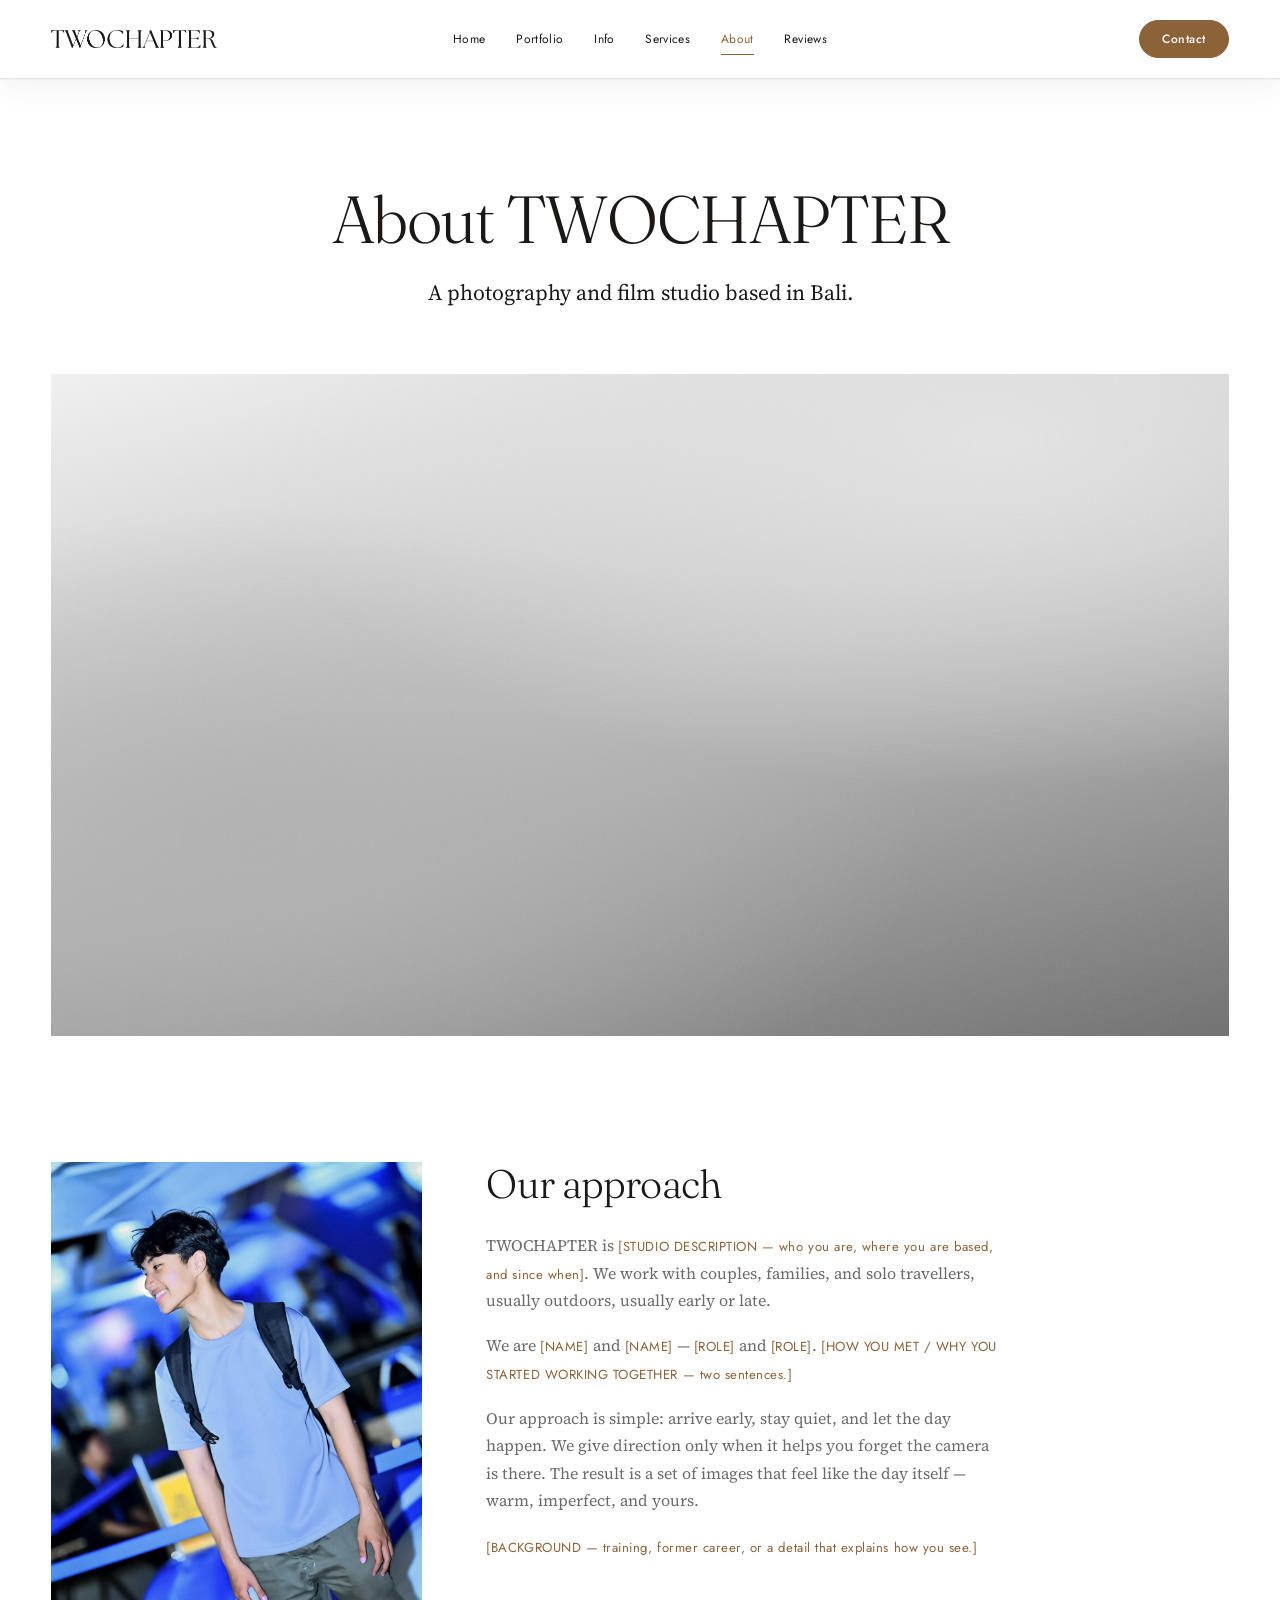
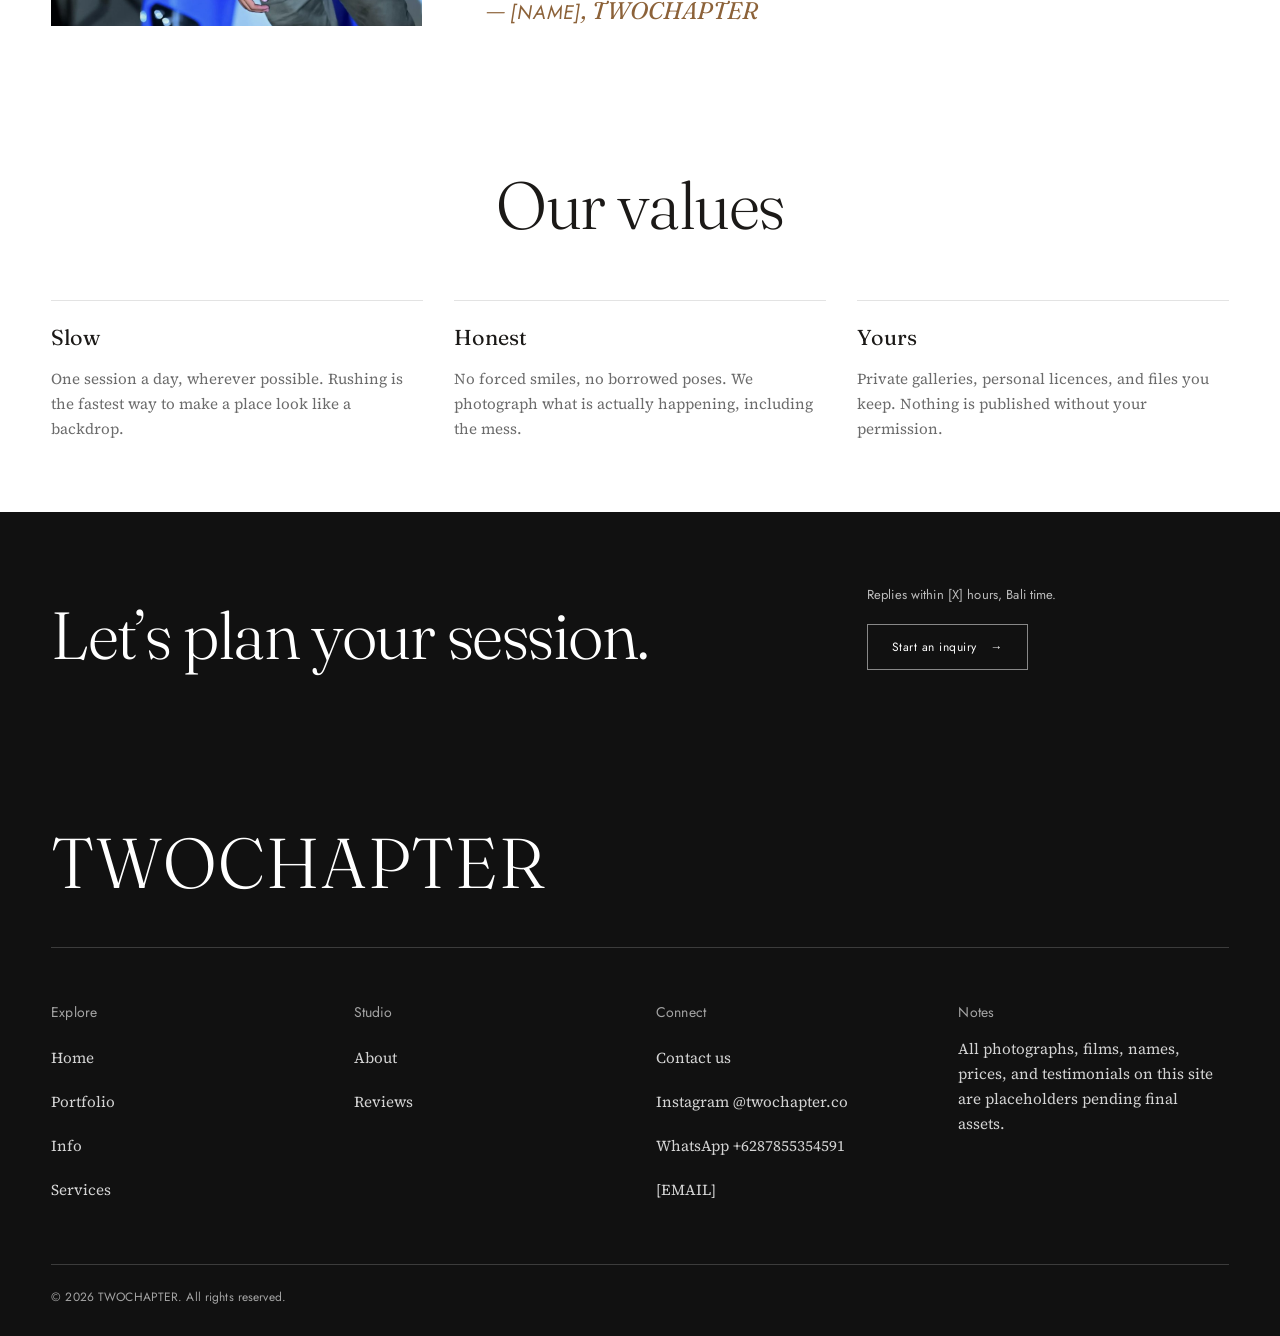
==== about.html @ fe72e829 "Revert "Style home service cards as image overlays" This reverts commit 44ffc607be6025b89bd1ed868754" ====
<!DOCTYPE html>
<html lang="en">
<head>
  <meta charset="utf-8">
  <meta name="viewport" content="width=device-width, initial-scale=1">
  <title>About — TWOCHAPTER</title>
  <meta name="description" content="TWOCHAPTER is a fine-art photography and film studio in Bali. Read the studio's approach, values, and the short version of who we are. Placeholder content pending.">
  <meta name="theme-color" content="#FFFFFF">
  <link rel="icon" href="assets/img/favicon.svg" type="image/svg+xml">
  <link rel="preconnect" href="https://fonts.googleapis.com">
  <link rel="preconnect" href="https://fonts.gstatic.com" crossorigin>
  <link href="https://fonts.googleapis.com/css2?family=Fraunces:ital,opsz,wght@0,9..144,300;0,9..144,400;1,9..144,300;1,9..144,400&family=Jost:wght@300;400;500&family=Source+Serif+4:ital,opsz,wght@0,8..60,300;0,8..60,400;0,8..60,600;1,8..60,300&display=swap" rel="stylesheet">
  <link rel="stylesheet" href="assets/css/style.css?v=45">
  <script>document.documentElement.classList.add('js');</script>
</head>
<body>
  <a class="skip-link" href="#main">Skip to content</a>

    <header class="site-header site-header--solid" data-header>
    <div class="container header-inner">
      <a class="brand" href="index.html" aria-label="TWOCHAPTER — home">
        <span class="brand__logo" aria-hidden="true"></span>
      </a>

      <nav class="nav nav--primary" aria-label="Primary">
        <a href="index.html">Home</a>
        <a href="portfolio.html">Portfolio</a>
        <a href="info.html">Info</a>
        <a href="services.html">Services</a>
        <a href="about.html" aria-current="page">About</a>
        <a href="reviews.html">Reviews</a>
      </nav>

      <div class="header-actions">
        <a class="btn btn--pill" href="contact.html">Contact</a>
        <button class="nav-toggle" type="button" aria-expanded="false" aria-controls="nav-drawer" data-menu-open>
          <span class="sr-only">Open menu</span>
          <span class="nav-toggle__bars" aria-hidden="true"></span>
        </button>
      </div>
    </div>
  </header>

  <div class="nav-drawer" id="nav-drawer" aria-hidden="true" data-drawer>
    <div class="container nav-drawer__head">
      <a class="brand" href="index.html" aria-label="TWOCHAPTER — home">
        <span class="brand__logo" aria-hidden="true"></span>
      </a>
      <button class="nav-drawer__close" type="button" data-menu-close>
        Close <span aria-hidden="true">✕</span>
      </button>
    </div>
            <nav class="container nav-drawer__nav" aria-label="Mobile">
          <a href="index.html">Home</a>
          <a href="portfolio.html">Portfolio</a>
          <a href="info.html">Info</a>
          <a href="services.html">Services</a>
          <a href="about.html" aria-current="page">About</a>
          <a href="reviews.html">Reviews</a>
          <a href="contact.html">Contact</a>
    </nav>
  </div>

  <main id="main">
    <section class="page-hero">
      <div class="container">
        <div class="page-hero__top">
          <h1 class="display-2 reveal">About TWOCHAPTER</h1>
        </div>
        <p class="lede reveal">A photography and film studio based in Bali.</p>
      </div>
      <div class="container about-hero__band reveal">
        <div class="media media--b ratio-16x9" role="img" aria-label="Placeholder wide photograph of the TWOCHAPTER studio at work in Bali">
        </div>
      </div>
    </section>

    <!-- INTRO -->
    <section class="section" aria-labelledby="story-title">
      <div class="container about-intro">
        <div class="about-intro__portrait reveal">
          <div class="media ratio-4x5">
            <img src="assets/img/team/website-photo-01.jpg" alt="Portrait of a TWOCHAPTER team member at work in Bali" width="1080" height="1440" loading="lazy">
          </div>
        </div>
        <div class="about-intro__body reveal reveal-delay-1">
          <h2 class="display-3" id="story-title">Our approach</h2>
          <div class="prose">
            <p>TWOCHAPTER is <span class="placeholder">[STUDIO DESCRIPTION — who you are, where you are based, and since when]</span>. We work with couples, families, and solo travellers, usually outdoors, usually early or late.</p>
            <p>We are <span class="placeholder">[NAME]</span> and <span class="placeholder">[NAME]</span> — <span class="placeholder">[ROLE]</span> and <span class="placeholder">[ROLE]</span>. <span class="placeholder">[HOW YOU MET / WHY YOU STARTED WORKING TOGETHER — two sentences.]</span></p>
            <p>Our approach is simple: arrive early, stay quiet, and let the day happen. We give direction only when it helps you forget the camera is there. The result is a set of images that feel like the day itself — warm, imperfect, and yours.</p>
            <p><span class="placeholder">[BACKGROUND — training, former career, or a detail that explains how you see.]</span></p>
          </div>
          <p class="signature">— <span class="placeholder">[NAME]</span>, TWOCHAPTER</p>
        </div>
      </div>
    </section>


    <!-- VALUES -->
    <section class="section" aria-labelledby="values-title">
      <div class="container">
        <div class="section-head reveal">
          <div class="section-head__copy">
            <h2 class="display-2" id="values-title">Our values</h2>
          </div>
        </div>
        <div class="values">
          <article class="value reveal">
            <h3>Slow</h3>
            <p>One session a day, wherever possible. Rushing is the fastest way to make a place look like a backdrop.</p>
          </article>
          <article class="value reveal reveal-delay-1">
            <h3>Honest</h3>
            <p>No forced smiles, no borrowed poses. We photograph what is actually happening, including the mess.</p>
          </article>
          <article class="value reveal reveal-delay-2">
            <h3>Yours</h3>
            <p>Private galleries, personal licences, and files you keep. Nothing is published without your permission.</p>
          </article>
        </div>
      </div>
    </section>


    <!-- CTA -->
    <section class="section section--dark" aria-labelledby="cta-title">
      <div class="container cta">
        <div class="reveal">
          <h2 class="display-2" id="cta-title">Let’s plan your session.</h2>
        </div>
        <div class="cta__aside reveal reveal-delay-1">
          <p>Replies within [X] hours, Bali time.</p>
          <a class="btn btn--light" href="contact.html">Start an inquiry <span class="arrow" aria-hidden="true">→</span></a>
        </div>
      </div>
    </section>
  </main>

  <footer class="site-footer">
    <div class="container">
      <div class="footer-top">
        <p class="footer-word">TWOCHAPTER</p>
      </div>

      <div class="footer-grid">
        <div>
          <h2 class="footer-label">Explore</h2>
          <a href="index.html">Home</a>
          <a href="portfolio.html">Portfolio</a>
          <a href="info.html">Info</a>
          <a href="services.html">Services</a>
        </div>
        <div>
          <h2 class="footer-label">Studio</h2>
          <a href="about.html">About</a>
          <a href="reviews.html">Reviews</a>
        </div>
        <div>
          <h2 class="footer-label">Connect</h2>
          <a href="contact.html">Contact us</a>
          <a href="https://www.instagram.com/twochapter.co/" target="_blank" rel="noopener">Instagram @twochapter.co</a>
          <a href="https://wa.me/6287855354591" target="_blank" rel="noopener">WhatsApp +6287855354591</a>
          <a href="#" aria-disabled="true">[EMAIL]</a>
        </div>
        <div>
          <h2 class="footer-label">Notes</h2>
          <p>All photographs, films, names, prices, and testimonials on this site are placeholders pending final assets.</p>
        </div>
      </div>

      <div class="footer-bottom">
        <p>© <span data-year>2026</span> TWOCHAPTER. All rights reserved.</p>
      </div>
    </div>
  </footer>

  <script src="assets/js/main.js?v=6"></script>
</body>
</html>
---- assets/css/style.css ----
/* ==========================================================================
   TWOCHAPTER — Sun-Faded Editorial
   Hand-written CSS. No framework. Author: TWOCHAPTER site build.
   ========================================================================== */

/* ---------- 1. Tokens ---------- */
:root {
  /* Colour (contrast verified in DESIGN-BRIEF.md) */
  --paper: #ffffff;
  --paper-deep: #f5f5f5;
  --ink: #1b1917;
  --muted: #6b6b6b;
  --brass: #8c6239;
  --brass-soft: #a67c52;
  --sand: #dcdcdc;
  --line: #e3e3e3;
  --line-strong: #8c8c8c;
  --charcoal: #111111;
  --ivory: #ffffff;
  --cream: #faf6ee;

  /* Type */
  --font-display: "Fraunces", "Iowan Old Style", Georgia, serif;
  --font-body: "Source Serif 4", "Iowan Old Style", Georgia, serif;
  --font-ui: "Jost", "Helvetica Neue", Arial, sans-serif;

  /* Layout */
  --gutter: clamp(20px, 4vw, 56px);
  --section: clamp(48px, 5.5vw, 80px);
  --gap: clamp(16px, 2.4vw, 34px);
  --max: 1440px;
  --header-h: 78px;

  /* Motion */
  --ease: cubic-bezier(0.22, 0.61, 0.36, 1);
  --dur: 0.7s;

  /* Grain */
  --grain: url("data:image/svg+xml,%3Csvg xmlns='http://www.w3.org/2000/svg' width='140' height='140'%3E%3Cfilter id='n'%3E%3CfeTurbulence type='fractalNoise' baseFrequency='.85' numOctaves='2' stitchTiles='stitch'/%3E%3C/filter%3E%3Crect width='140' height='140' filter='url(%23n)' opacity='.32'/%3E%3C/svg%3E");
}

/* ---------- 2. Reset & base ---------- */
*,
*::before,
*::after {
  box-sizing: border-box;
}

html {
  -webkit-text-size-adjust: 100%;
  scroll-behavior: smooth;
}

@media (prefers-reduced-motion: reduce) {
  html {
    scroll-behavior: auto;
  }
}

body {
  margin: 0;
  background: var(--paper);
  color: var(--ink);
  font-family: var(--font-body);
  font-size: clamp(1rem, 1.1vw, 1.125rem);
  font-weight: 400;
  line-height: 1.72;
  text-rendering: optimizeLegibility;
  -webkit-font-smoothing: antialiased;
}

body.is-locked {
  overflow: hidden;
}

h1,
h2,
h3,
h4,
p,
figure,
blockquote,
dl,
dd {
  margin: 0;
}

ul,
ol {
  margin: 0;
  padding: 0;
  list-style: none;
}

img,
svg {
  display: block;
  max-width: 100%;
}

a {
  color: inherit;
  text-decoration: none;
}

button,
input,
select,
textarea {
  font: inherit;
  color: inherit;
}

button {
  cursor: pointer;
}

::selection {
  background: var(--brass);
  color: var(--ivory);
}

:focus-visible {
  outline: 2px solid var(--brass);
  outline-offset: 4px;
}

/* ---------- 3. Utilities ---------- */
.container {
  width: 100%;
  max-width: var(--max);
  margin-inline: auto;
  padding-inline: var(--gutter);
}

.section {
  padding-block: var(--section);
}

.section--tight {
  padding-block: clamp(36px, 4vw, 56px);
}

.section--page-start {
  padding-top: calc(var(--header-h) + clamp(32px, 5vw, 56px));
}

.section--album {
  padding-top: clamp(20px, 2.5vw, 36px);
}

.section--cream {
  background: var(--cream);
}

.section--dark {
  background: var(--charcoal);
  color: var(--ivory);
}

.grid {
  display: grid;
  grid-template-columns: repeat(12, minmax(0, 1fr));
  gap: var(--gap);
}

.rule {
  height: 1px;
  background: var(--line);
  border: 0;
  margin: 0;
}

.rule--dark {
  background: rgba(255, 255, 255, 0.2);
}

.sr-only {
  position: absolute;
  width: 1px;
  height: 1px;
  padding: 0;
  margin: -1px;
  overflow: hidden;
  clip: rect(0 0 0 0);
  white-space: nowrap;
  border: 0;
}

.skip-link {
  position: fixed;
  top: 12px;
  left: 12px;
  z-index: 400;
  transform: translateY(-160%);
  background: var(--ink);
  color: var(--ivory);
  padding: 13px 18px;
  font-family: var(--font-ui);
  font-size: 12px;
  letter-spacing: 0.02em;
  transition: transform 0.2s var(--ease);
}

.skip-link:focus {
  transform: translateY(0);
}

.display-1,
.display-2,
.display-3,
.display-4 {
  font-family: var(--font-display);
  font-weight: 300;
  font-optical-sizing: auto;
  letter-spacing: -0.022em;
  line-height: 1.02;
  text-wrap: balance;
}

.display-1 {
  font-size: clamp(3rem, 9.6vw, 8.6rem);
  line-height: 0.9;
}

.display-2 {
  font-size: clamp(2.35rem, 5.2vw, 4.6rem);
}

.display-3 {
  font-size: clamp(1.8rem, 3.1vw, 2.7rem);
  line-height: 1.1;
}

.display-4 {
  font-size: clamp(1.3rem, 1.8vw, 1.7rem);
  line-height: 1.2;
}

.italic {
  font-style: italic;
}

.lede {
  font-size: clamp(1.12rem, 1.7vw, 1.45rem);
  line-height: 1.55;
  color: var(--ink);
  text-wrap: pretty;
}

.prose p + p {
  margin-top: 1.1em;
}

.prose {
  max-width: 64ch;
}

.prose--narrow {
  max-width: 52ch;
}

.text-muted {
  color: var(--muted);
}

.text-brass {
  color: var(--brass);
}

.placeholder {
  color: var(--brass);
  font-family: var(--font-ui);
  font-size: 0.82em;
  letter-spacing: 0.04em;
}

.note {
  font-family: var(--font-ui);
  font-size: 12px;
  letter-spacing: 0.01em;
  line-height: 1.6;
  color: var(--muted);
}

/* ---------- 5. Buttons & links ---------- */
.btn {
  --btn-fg: var(--ink);
  --btn-bg: transparent;
  display: inline-flex;
  align-items: center;
  justify-content: center;
  gap: 14px;
  min-height: 46px;
  padding: 0 24px;
  border: 1px solid currentColor;
  background: var(--btn-bg);
  color: var(--btn-fg);
  font-family: var(--font-ui);
  font-size: 12px;
  font-weight: 400;
  letter-spacing: 0.04em;
  text-transform: none;
  transition: color 0.3s var(--ease), background-color 0.3s var(--ease),
    border-color 0.3s var(--ease);
}

.btn:hover,
.btn:focus-visible {
  background: var(--ink);
  border-color: var(--ink);
  color: var(--ivory);
}

.btn--solid {
  background: var(--ink);
  color: var(--ivory);
}

.btn--solid:hover,
.btn--solid:focus-visible {
  background: var(--brass);
  border-color: var(--brass);
}

.btn--light {
  color: var(--ivory);
  border-color: rgba(255, 255, 255, 0.5);
}

.btn--light:hover,
.btn--light:focus-visible {
  background: var(--ivory);
  border-color: var(--ivory);
  color: var(--charcoal);
}

.btn--pill {
  min-height: 38px;
  padding: 0 22px;
  border-radius: 999px;
  background: var(--brass);
  border-color: var(--brass);
  color: var(--ivory);
  font-weight: 500;
}

.btn--pill:hover,
.btn--pill:focus-visible {
  background: var(--ink);
  border-color: var(--ink);
  color: var(--ivory);
}

.btn--pill[aria-current="page"] {
  background: var(--ink);
  border-color: var(--ink);
}

.btn--pill--outline {
  background: transparent;
  color: var(--ink);
  border-color: var(--ink);
}

.btn--pill--outline:hover,
.btn--pill--outline:focus-visible {
  background: var(--ink);
  border-color: var(--ink);
  color: var(--ivory);
}

.btn .arrow {
  transition: transform 0.3s var(--ease);
}

.btn:hover .arrow {
  transform: translateX(4px);
}

.link-arrow {
  position: relative;
  display: inline-flex;
  align-items: center;
  gap: 10px;
  font-family: var(--font-ui);
  font-size: 12px;
  font-weight: 400;
  letter-spacing: 0.02em;
  text-transform: none;
  border-bottom: 1px solid transparent;
  padding-bottom: 4px;
  transition: border-color 0.3s var(--ease), color 0.3s var(--ease);
}

/* Enlarge the hit area without moving the text. */
.link-arrow::before {
  content: "";
  position: absolute;
  inset: -11px 0;
}

.link-arrow:hover,
.link-arrow:focus-visible {
  border-color: currentColor;
  color: var(--brass);
}

.link-arrow .arrow {
  transition: transform 0.3s var(--ease);
}

.link-arrow:hover .arrow {
  transform: translateX(4px);
}

/* ---------- 6. Media placeholders ---------- */
.media {
  position: relative;
  overflow: hidden;
  background: var(--sand);
  isolation: isolate;
}

.media::before {
  content: "";
  position: absolute;
  inset: 0;
  z-index: -1;
  background:
    radial-gradient(115% 85% at 18% 12%, #e9e9e9 0%, transparent 56%),
    radial-gradient(85% 75% at 86% 28%, #bdbdbd 0%, transparent 62%),
    linear-gradient(158deg, #f2f2f2 0%, #cccccc 52%, #949494 100%);
}

.media::after {
  content: "";
  position: absolute;
  inset: 0;
  background-image: var(--grain);
  background-size: 140px 140px;
  opacity: 0.4;
  mix-blend-mode: overlay;
  pointer-events: none;
}

.media img {
  display: block;
  width: 100%;
  height: 100%;
  object-fit: cover;
  transition: transform 0.9s var(--ease);
}

.media:has(img)::after {
  display: none;
}

.media--a::before {
  background:
    radial-gradient(120% 90% at 15% 8%, #ececec 0%, transparent 55%),
    radial-gradient(80% 70% at 88% 32%, #b8b8b8 0%, transparent 62%),
    linear-gradient(150deg, #f4f4f4 0%, #cfcfcf 55%, #8a8a8a 100%);
}

.media--b::before {
  background:
    radial-gradient(110% 90% at 80% 10%, #e2e2e2 0%, transparent 58%),
    radial-gradient(90% 80% at 18% 70%, #b0b0b0 0%, transparent 62%),
    linear-gradient(165deg, #f0f0f0 0%, #bdbdbd 48%, #6f6f6f 100%);
}

.media--c::before {
  background:
    radial-gradient(115% 85% at 25% 20%, #e6e6e6 0%, transparent 58%),
    radial-gradient(80% 75% at 85% 75%, #a9a9a9 0%, transparent 60%),
    linear-gradient(145deg, #f1f1f1 0%, #c1c1c1 52%, #777777 100%);
}

.media--d::before {
  background:
    radial-gradient(110% 80% at 78% 12%, #c9c9c9 0%, transparent 56%),
    radial-gradient(90% 80% at 15% 80%, #8a8a8a 0%, transparent 62%),
    linear-gradient(160deg, #dedede 0%, #8c8c8c 50%, #3e3e3e 100%);
}

.media--e::before {
  background:
    radial-gradient(115% 85% at 20% 15%, #e6e6e6 0%, transparent 55%),
    radial-gradient(90% 80% at 82% 70%, #b9b9b9 0%, transparent 62%),
    linear-gradient(155deg, #f3f3f3 0%, #cccccc 52%, #828282 100%);
}

.ratio-4x5 {
  aspect-ratio: 4 / 5;
}

.ratio-3x2 {
  aspect-ratio: 3 / 2;
}

.ratio-1x1 {
  aspect-ratio: 1 / 1;
}

.ratio-5x4 {
  aspect-ratio: 5 / 4;
}

.ratio-16x9 {
  aspect-ratio: 16 / 9;
}

.ratio-tall {
  aspect-ratio: 3 / 4.4;
}

.media-zoom::before,
.work-item__media::before {
  transition: transform 0.9s var(--ease);
}

a:hover .media-zoom::before,
a:focus-visible .media-zoom::before,
.work-item:hover .work-item__media::before,
.work-item:focus-visible .work-item__media::before {
  transform: scale(1.03);
}

/* ---------- 7. Header ---------- */
.site-header {
  position: fixed;
  inset: 0 0 auto 0;
  z-index: 200;
  color: var(--ivory);
  transition: background-color 0.45s var(--ease), color 0.45s var(--ease),
    border-color 0.45s var(--ease), box-shadow 0.45s var(--ease),
    backdrop-filter 0.45s var(--ease);
  border-bottom: 1px solid transparent;
}

.site-header:not(.site-header--solid).is-scrolled {
  background: rgba(17, 17, 17, 0.94);
  color: var(--ivory);
  border-bottom-color: rgba(255, 255, 255, 0.12);
  backdrop-filter: blur(10px);
}

.site-header--solid {
  background: rgba(255, 255, 255, 0.94);
  color: var(--ink);
  border-bottom-color: var(--line);
  backdrop-filter: blur(10px);
  box-shadow: 0 1px 0 rgba(0, 0, 0, 0.03), 0 10px 30px rgba(0, 0, 0, 0.05);
}

.header-inner {
  display: grid;
  grid-template-columns: 1fr auto 1fr;
  align-items: center;
  gap: 20px;
  min-height: var(--header-h);
}

.nav {
  display: flex;
  align-items: center;
  gap: clamp(18px, 2.4vw, 36px);
}

.nav--primary {
  justify-content: center;
  white-space: nowrap;
}

.header-actions {
  display: flex;
  align-items: center;
  justify-content: flex-end;
  justify-self: end;
  gap: 14px;
}

.nav a {
  position: relative;
  font-family: var(--font-ui);
  font-size: 12px;
  font-weight: 400;
  letter-spacing: 0.03em;
  text-transform: none;
  padding-block: 6px;
  transition: color 0.3s var(--ease), opacity 0.3s var(--ease);
}

.nav a::after {
  content: "";
  position: absolute;
  left: 0;
  right: 0;
  bottom: 0;
  height: 1px;
  background: currentColor;
  transform: scaleX(0);
  transform-origin: left;
  transition: transform 0.35s var(--ease);
}

.nav a:hover::after,
.nav a:focus-visible::after,
.nav a[aria-current="page"]::after {
  transform: scaleX(1);
}

.nav a[aria-current="page"] {
  color: var(--brass-soft);
}

.site-header--solid .nav a[aria-current="page"] {
  color: var(--brass);
}

.brand {
  display: inline-flex;
  align-items: center;
  min-height: 44px;
  justify-self: start;
  color: inherit;
}

.brand__logo {
  display: block;
  width: clamp(136px, 13vw, 190px);
  aspect-ratio: 1317 / 143;
  background-color: currentColor;
  -webkit-mask: url("../img/wordmark.png?v=2") center / contain no-repeat;
  mask: url("../img/wordmark.png?v=2") center / contain no-repeat;
}

.nav-toggle {
  display: none;
  place-items: center;
  width: 44px;
  height: 44px;
  margin-right: -10px;
  border: 0;
  background: transparent;
  color: currentColor;
}

.nav-toggle__bars {
  position: relative;
  display: block;
  width: 24px;
  height: 10px;
}

.nav-toggle__bars::before,
.nav-toggle__bars::after {
  content: "";
  position: absolute;
  left: 0;
  width: 100%;
  height: 1px;
  background: currentColor;
  transition: transform 0.3s var(--ease), top 0.3s var(--ease);
}

.nav-toggle__bars::before {
  top: 0;
}

.nav-toggle__bars::after {
  top: 9px;
  width: 70%;
}

/* Drawer */
.nav-drawer {
  position: fixed;
  inset: 0;
  z-index: 300;
  display: flex;
  flex-direction: column;
  background: var(--paper);
  color: var(--ink);
  padding: 0;
  transform: translateY(-102%);
  visibility: hidden;
  transition: transform 0.55s var(--ease), visibility 0.55s;
}

.nav-drawer.is-open {
  transform: translateY(0);
  visibility: visible;
}

.nav-drawer__head {
  display: flex;
  align-items: center;
  justify-content: space-between;
  min-height: var(--header-h);
  border-bottom: 1px solid var(--line);
}

.nav-drawer__close {
  display: inline-flex;
  align-items: center;
  gap: 10px;
  min-height: 44px;
  border: 0;
  background: transparent;
  font-family: var(--font-ui);
  font-size: 12px;
  letter-spacing: 0.02em;
  color: var(--muted);
  padding: 12px 0;
}

.nav-drawer__nav {
  display: flex;
  flex-direction: column;
  padding-block: clamp(28px, 6vh, 64px);
  gap: clamp(8px, 1.6vh, 18px);
  overflow-y: auto;
}

.nav-drawer__nav a {
  display: flex;
  align-items: center;
  min-height: 48px;
  gap: 18px;
  font-family: var(--font-display);
  font-size: clamp(2rem, 8vw, 3.2rem);
  font-weight: 300;
  line-height: 1.12;
  letter-spacing: -0.02em;
}

.nav-drawer__nav a[aria-current="page"] {
  color: var(--brass);
  font-style: italic;
}

/* ---------- 8. Hero ---------- */
.hero {
  position: relative;
  isolation: isolate;
  display: flex;
  align-items: center;
  justify-content: center;
  min-height: 100svh;
  padding-top: calc(var(--header-h) + clamp(24px, 5vh, 56px));
  padding-bottom: clamp(40px, 8vh, 88px);
  color: var(--ivory);
  text-align: center;
  overflow: hidden;
}

.hero__media {
  position: absolute;
  inset: 0;
  z-index: -2;
  background-image: url("../img/hero-texture.jpg?v=2");
  background-size: cover;
  background-position: center;
  background-repeat: no-repeat;
}

.hero__scrim {
  position: absolute;
  inset: 0;
  z-index: -1;
  background: linear-gradient(
      180deg,
      rgba(14, 13, 11, 0.58) 0%,
      rgba(14, 13, 11, 0.24) 38%,
      rgba(14, 13, 11, 0.34) 68%,
      rgba(14, 13, 11, 0.62) 100%
    ),
    radial-gradient(78% 68% at 50% 52%, rgba(14, 13, 11, 0.34), transparent 76%);
}

.hero__content {
  position: relative;
  z-index: 1;
  width: 100%;
}

.hero h1 {
  max-width: 16ch;
  margin: 0 auto;
}

.hero h1 em {
  display: block;
  font-style: italic;
  color: var(--sand);
}

.hero__sub {
  max-width: 70ch;
  margin: clamp(18px, 3vh, 30px) auto 0;
  font-size: clamp(1rem, 1.35vw, 1.18rem);
  line-height: 1.6;
  color: rgba(255, 255, 255, 0.85);
}

.hero__sub-break {
  display: none;
}

@media (min-width: 620px) {
  .hero__sub-break {
    display: initial;
  }
}

.hero__scroll {
  position: absolute;
  left: 50%;
  bottom: clamp(20px, 4vh, 40px);
  z-index: 2;
  display: grid;
  place-items: center;
  width: 44px;
  height: 44px;
  color: rgba(255, 255, 255, 0.7);
  transform: translateX(-50%);
  transition: color 0.3s var(--ease);
}

.hero__scroll:hover,
.hero__scroll:focus-visible {
  color: #ffffff;
}

.hero__scroll-arrow {
  width: 10px;
  height: 10px;
  border-right: 1px solid currentColor;
  border-bottom: 1px solid currentColor;
  transform: rotate(45deg);
  animation: hero-scroll 1.8s var(--ease) infinite;
}

@keyframes hero-scroll {
  0%,
  100% {
    transform: translateY(-2px) rotate(45deg);
    opacity: 0.5;
  }

  50% {
    transform: translateY(5px) rotate(45deg);
    opacity: 1;
  }
}

@media (prefers-reduced-motion: reduce) {
  .hero__scroll-arrow {
    animation: none;
    opacity: 0.8;
  }
}

/* ---------- 9. Page hero (inner pages) ---------- */
.page-hero {
  padding-top: calc(var(--header-h) + clamp(56px, 9vw, 108px));
  padding-bottom: clamp(30px, 5vw, 56px);
}

.page-hero__top {
  display: flex;
  flex-wrap: wrap;
  align-items: flex-end;
  justify-content: center;
  gap: 28px;
  text-align: center;
}

.page-hero h1 {
  max-width: 18ch;
  margin-inline: auto;
}

.page-hero .lede {
  max-width: 80ch;
  margin: 22px auto 0;
  text-align: center;
}

.page-hero__band {
  margin-top: clamp(36px, 6vw, 64px);
}

/* ---------- 10. Sections ---------- */
.section-head {
  display: flex;
  flex-direction: column;
  flex-wrap: wrap;
  align-items: center;
  justify-content: center;
  gap: 18px;
  margin-bottom: clamp(32px, 5vw, 60px);
  text-align: center;
}

.section-head__copy {
  max-width: 88ch;
}

.section-head h2 {
  margin-top: 0;
}

.section-head p {
  margin: 14px auto 0;
  color: var(--muted);
  max-width: 80ch;
}

.section-head__link {
  flex: none;
  padding-bottom: 4px;
  margin-top: 2px;
}

/* Studio intro */
.manifesto {
  display: grid;
  grid-template-columns: minmax(0, 0.85fr) minmax(0, 1.15fr);
  gap: clamp(28px, 3.5vw, 56px);
  align-items: center;
  max-width: 980px;
  margin-inline: auto;
}

.manifesto__portrait {
  width: 100%;
  max-width: 360px;
  margin-inline: auto;
}

.manifesto__text {
  max-width: 60ch;
}

.manifesto__copy {
  margin-top: clamp(22px, 3vw, 34px);
  color: var(--muted);
}

.manifesto__copy p + p {
  margin-top: 1.1em;
}

.manifesto__text .link-arrow {
  margin-top: clamp(22px, 3vw, 32px);
  color: var(--ink);
}

/* Service preview */
.service-preview {
  display: grid;
  grid-template-columns: repeat(6, minmax(0, 1fr));
  gap: clamp(12px, 1.6vw, 26px);
  align-items: start;
}

.service-preview__card {
  display: block;
  text-align: center;
}

.service-preview__card .media {
  margin-bottom: 20px;
}

.service-preview__card h3 {
  font-family: var(--font-display);
  font-size: clamp(1.05rem, 1.4vw, 1.35rem);
  font-weight: 400;
  letter-spacing: -0.01em;
  line-height: 1.2;
  transition: color 0.3s var(--ease);
}

.service-preview__card p {
  max-width: 30ch;
  margin: 10px auto 0;
  font-size: 0.92rem;
  line-height: 1.55;
  color: var(--muted);
}

.service-preview__card:hover h3,
.service-preview__card:focus-visible h3 {
  color: var(--brass);
}

.service-preview__card:hover .media img,
.service-preview__card:focus-visible .media img {
  transform: scale(1.03);
}

.service-preview__cta {
  display: flex;
  justify-content: center;
  margin-top: clamp(30px, 4vw, 48px);
}

/* Work grid */
.filters {
  display: flex;
  flex-wrap: wrap;
  gap: 10px 24px;
  margin-bottom: clamp(24px, 4vw, 40px);
}

.filter {
  position: relative;
  border: 0;
  background: transparent;
  padding: 4px 0;
  font-family: var(--font-ui);
  font-size: 12px;
  letter-spacing: 0.02em;
  text-transform: none;
  color: var(--muted);
  transition: color 0.3s var(--ease);
}

.filter::after {
  content: "";
  position: absolute;
  left: 0;
  right: 0;
  bottom: 0;
  height: 1px;
  background: currentColor;
  transform: scaleX(0);
  transform-origin: left;
  transition: transform 0.35s var(--ease);
}

/* 44px-tall hit area on touch screens, without changing the visual rhythm. */
.filter::before {
  content: "";
  position: absolute;
  inset: -10px -6px;
}

.filter:hover,
.filter[aria-pressed="true"] {
  color: var(--ink);
}

.filter[aria-pressed="true"]::after {
  transform: scaleX(1);
}

.work-grid {
  display: grid;
  grid-template-columns: repeat(3, minmax(0, 1fr));
  gap: clamp(18px, 2.6vw, 38px);
}

.work-item {
  position: relative;
  display: block;
  border: 0;
  padding: 0;
  background: transparent;
  text-align: left;
}

.work-item[hidden] {
  display: none;
}

.work-grid.is-filtered,
.portfolio-grid.is-filtered {
  grid-template-columns: repeat(3, minmax(0, 1fr));
}

.work-grid.is-filtered .work-item,
.portfolio-grid.is-filtered .work-item {
  grid-column: auto !important;
  margin-top: 0 !important;
}

.work-item__media {
  position: relative;
  overflow: hidden;
}

.work-item__inner {
  position: absolute;
  inset: 0;
  transition: transform 0.9s var(--ease);
}

.work-item:hover .work-item__inner,
.work-item:focus-visible .work-item__inner {
  transform: scale(1.03);
}

.work-item__media img {
  display: block;
  width: 100%;
  height: 100%;
  object-fit: cover;
  transition: transform 0.9s var(--ease);
}

.work-item:hover .work-item__media img,
.work-item:focus-visible .work-item__media img {
  transform: scale(1.03);
}

/* Keep real photographs crisp; the grain layer is only for placeholder art. */
.work-item__media:has(img)::after {
  display: none;
}

.work-item__caption {
  display: flex;
  align-items: baseline;
  justify-content: space-between;
  gap: 16px;
  margin-top: 12px;
  font-family: var(--font-ui);
  font-size: 13px;
  letter-spacing: 0.01em;
  color: var(--muted);
}

/* Steps */
.steps {
  display: grid;
  grid-template-columns: repeat(4, minmax(0, 1fr));
  gap: var(--gap);
  counter-reset: step;
}

.step {
  padding-top: 18px;
  border-top: 1px solid var(--line);
}

.step h3 {
  margin-top: 22px;
  font-family: var(--font-display);
  font-size: 1.2rem;
  font-weight: 400;
}

.step p {
  margin-top: 8px;
  font-size: 0.95rem;
  line-height: 1.65;
  color: var(--muted);
}

/* Roadmap (Info) */
.roadmap {
  position: relative;
  max-width: 920px;
  margin-inline: auto;
  padding-block: clamp(8px, 1.5vw, 16px);
  list-style: none;
}

.roadmap::before {
  content: "";
  position: absolute;
  top: 0;
  bottom: 0;
  left: 50%;
  width: 1px;
  background: linear-gradient(
    180deg,
    transparent 0%,
    var(--line) 7%,
    var(--line) 93%,
    transparent 100%
  );
  transform: translateX(-50%);
}

.roadmap__item {
  position: relative;
  display: grid;
  grid-template-columns: minmax(0, 1fr) 110px minmax(0, 1fr);
  align-items: center;
  padding-block: clamp(16px, 2.4vw, 28px);
}

.roadmap__card {
  position: relative;
  max-width: 360px;
}

.roadmap__item:nth-child(odd) .roadmap__card {
  grid-column: 1;
  justify-self: end;
  text-align: right;
}

.roadmap__item:nth-child(even) .roadmap__card {
  grid-column: 3;
  justify-self: start;
  text-align: left;
}

.roadmap__marker {
  position: relative;
  grid-column: 2;
  grid-row: 1;
  justify-self: center;
  display: grid;
  place-items: center;
  width: 52px;
  height: 52px;
  border-radius: 50%;
  border: 1px solid var(--line-strong);
  background: var(--paper);
  font-family: var(--font-ui);
  font-size: 12px;
  letter-spacing: 0.04em;
  color: var(--brass);
  z-index: 1;
}

.roadmap__card h3 {
  font-family: var(--font-display);
  font-size: clamp(1.3rem, 1.8vw, 1.6rem);
  font-weight: 400;
  letter-spacing: -0.01em;
}

.roadmap__card p {
  margin-top: 10px;
  font-size: 0.98rem;
  line-height: 1.65;
  color: var(--muted);
}

@media (max-width: 760px) {
  .roadmap::before {
    left: 26px;
    transform: none;
  }

  .roadmap__item {
    grid-template-columns: 52px minmax(0, 1fr);
    align-items: start;
    gap: 20px;
    padding-block: 18px;
  }

  .roadmap__marker {
    grid-column: 1;
    grid-row: 1;
    width: 44px;
    height: 44px;
  }

  .roadmap__item:nth-child(odd) .roadmap__card,
  .roadmap__item:nth-child(even) .roadmap__card {
    grid-column: 2;
    grid-row: 1;
    justify-self: start;
    text-align: left;
    max-width: none;
  }
}

/* Horizontal roadmap (Home) */
.roadmap-h {
  position: relative;
  display: grid;
  grid-template-columns: repeat(4, minmax(0, 1fr));
  gap: clamp(16px, 2.5vw, 40px);
  margin: 0;
  list-style: none;
}

.roadmap-h::before {
  content: "";
  position: absolute;
  top: 26px;
  left: 0;
  right: 0;
  height: 1px;
  background: linear-gradient(
    90deg,
    transparent 0%,
    var(--line) 6%,
    var(--line) 94%,
    transparent 100%
  );
}

.roadmap-h__item {
  display: grid;
  justify-items: center;
  text-align: center;
}

.roadmap-h__marker {
  position: relative;
  z-index: 1;
  display: grid;
  place-items: center;
  width: 52px;
  height: 52px;
  border-radius: 50%;
  border: 1px solid var(--line-strong);
  background: var(--cream);
  font-family: var(--font-ui);
  font-size: 12px;
  letter-spacing: 0.04em;
  color: var(--brass);
}

.roadmap-h__card {
  max-width: 30ch;
  padding-top: clamp(18px, 2vw, 26px);
}

.roadmap-h__card h3 {
  font-family: var(--font-display);
  font-size: clamp(1.2rem, 1.5vw, 1.4rem);
  font-weight: 400;
  letter-spacing: -0.01em;
}

.roadmap-h__card p {
  margin-top: 8px;
  font-size: 0.95rem;
  line-height: 1.6;
  color: var(--muted);
}

@media (max-width: 760px) {
  .roadmap-h {
    grid-template-columns: 1fr;
    gap: 0;
    padding-left: 26px;
  }

  .roadmap-h::before {
    top: 0;
    bottom: 0;
    left: 26px;
    right: auto;
    width: 1px;
    height: auto;
    background: linear-gradient(
      180deg,
      transparent 0%,
      var(--line) 6%,
      var(--line) 94%,
      transparent 100%
    );
  }

  .roadmap-h__item {
    grid-template-columns: 52px minmax(0, 1fr);
    justify-items: start;
    align-items: start;
    gap: 20px;
    padding-block: 18px;
    text-align: left;
  }

  .roadmap-h__marker {
    grid-column: 1;
    grid-row: 1;
    width: 44px;
    height: 44px;
  }

  .roadmap-h__card {
    grid-column: 2;
    grid-row: 1;
    max-width: none;
    padding-top: 0;
  }
}

/* Duo / split */
.split {
  display: grid;
  grid-template-columns: repeat(12, minmax(0, 1fr));
  gap: var(--gap);
  align-items: center;
}

.split__media {
  grid-column: 1 / span 6;
}

.split__body {
  grid-column: 8 / span 5;
}

.split--reverse .split__media {
  grid-column: 7 / span 6;
  grid-row: 1;
}

.split--reverse .split__body {
  grid-column: 1 / span 5;
  grid-row: 1;
}

.split__body h2 {
  margin-top: 18px;
}

.split__body .prose {
  margin-top: 22px;
  color: var(--muted);
}

.split__body .btn,
.split__body .link-arrow {
  margin-top: 28px;
}

/* Testimonials */
.quote-wrap {
  display: grid;
  grid-template-columns: 1fr auto;
  gap: clamp(24px, 5vw, 72px);
  align-items: end;
}

.quote {
  max-width: 26ch;
  font-family: var(--font-display);
  font-size: clamp(1.6rem, 3.4vw, 2.9rem);
  font-weight: 300;
  line-height: 1.2;
  letter-spacing: -0.02em;
  text-wrap: balance;
}

.quote em {
  font-style: italic;
  color: var(--brass);
}

.quote__cite {
  display: block;
  margin-top: 26px;
  font-family: var(--font-ui);
  font-size: 13px;
  font-style: normal;
  letter-spacing: 0.01em;
  color: var(--muted);
}

.quote-nav {
  display: flex;
  align-items: center;
  gap: 10px;
}

.quote-nav__btn {
  display: grid;
  place-items: center;
  width: 46px;
  height: 46px;
  border: 1px solid var(--line-strong);
  border-radius: 50%;
  background: transparent;
  color: var(--ink);
  transition: background-color 0.3s var(--ease), color 0.3s var(--ease);
}

.quote-nav__btn:hover {
  background: var(--ink);
  color: var(--ivory);
}

.quote-nav__count {
  margin-left: 8px;
  font-family: var(--font-ui);
  font-size: 13px;
  letter-spacing: 0.01em;
  color: var(--muted);
}

/* Journal cards */
.journal-grid {
  display: grid;
  grid-template-columns: repeat(3, minmax(0, 1fr));
  gap: var(--gap);
}

.journal-card {
  display: block;
}

.journal-card__meta {
  display: flex;
  justify-content: space-between;
  gap: 16px;
  margin-top: 16px;
  font-family: var(--font-ui);
  font-size: 13px;
  letter-spacing: 0.01em;
  color: var(--muted);
}

.journal-card h3 {
  margin-top: 10px;
  font-family: var(--font-display);
  font-size: clamp(1.2rem, 1.7vw, 1.5rem);
  font-weight: 400;
  line-height: 1.25;
}

.journal-card p {
  margin-top: 8px;
  font-size: 0.94rem;
  line-height: 1.6;
  color: var(--muted);
}

.journal-card:hover h3 {
  color: var(--brass);
}

/* CTA */
.cta {
  display: grid;
  grid-template-columns: 1.35fr 0.65fr;
  gap: clamp(30px, 5vw, 72px);
  align-items: end;
}

.cta h2 {
  margin-top: 20px;
}

.cta h2 em {
  font-style: italic;
  color: var(--brass-soft);
}

.cta__aside {
  display: flex;
  flex-direction: column;
  align-items: flex-start;
  gap: 18px;
}

.cta__aside p {
  font-family: var(--font-ui);
  font-size: 13px;
  line-height: 1.7;
  letter-spacing: 0.01em;
  color: rgba(255, 255, 255, 0.72);
}

/* ---------- 11. Footer ---------- */
.site-footer {
  background: var(--charcoal);
  color: var(--ivory);
  padding-top: clamp(52px, 7vw, 88px);
  padding-bottom: 28px;
}

.footer-top {
  display: flex;
  flex-wrap: wrap;
  align-items: flex-end;
  justify-content: space-between;
  gap: 24px;
  padding-bottom: clamp(30px, 4vw, 48px);
  border-bottom: 1px solid rgba(255, 255, 255, 0.18);
}

.footer-word {
  font-family: var(--font-display);
  font-size: clamp(2rem, 5.6vw, 4.4rem);
  font-weight: 300;
  letter-spacing: 0.02em;
  line-height: 1;
}

.footer-grid {
  display: grid;
  grid-template-columns: repeat(4, minmax(0, 1fr));
  gap: 32px;
  padding-block: clamp(32px, 5vw, 52px);
}

.footer-grid h2,
.footer-label {
  font-family: var(--font-ui);
  font-size: 14px;
  font-weight: 400;
  letter-spacing: 0.01em;
  color: rgba(255, 255, 255, 0.62);
  margin-bottom: 12px;
}

.footer-grid a,
.footer-grid p {
  display: block;
  font-size: 0.95rem;
  line-height: 1.65;
  color: rgba(255, 255, 255, 0.82);
}

.footer-grid a {
  display: flex;
  align-items: center;
  min-height: 44px;
  padding-block: 0;
  transition: color 0.3s var(--ease);
}

.footer-grid a:hover {
  color: var(--brass-soft);
}

.footer-bottom {
  display: flex;
  flex-wrap: wrap;
  justify-content: space-between;
  gap: 10px 24px;
  padding-top: 22px;
  border-top: 1px solid rgba(255, 255, 255, 0.18);
  font-family: var(--font-ui);
  font-size: 12px;
  letter-spacing: 0.01em;
  color: rgba(255, 255, 255, 0.62);
}

/* ---------- 12. About page ---------- */
.about-hero__band {
  position: relative;
  margin-top: clamp(36px, 6vw, 64px);
}

.about-intro {
  display: grid;
  grid-template-columns: 4fr 8fr;
  gap: clamp(28px, 5vw, 72px);
  align-items: start;
}

.about-intro__portrait {
  position: sticky;
  top: calc(var(--header-h) + 24px);
}

.about-intro__body .display-3 {
  max-width: 24ch;
}

.about-intro__body .prose {
  margin-top: 26px;
  color: var(--muted);
}

.signature {
  margin-top: 30px;
  font-family: var(--font-display);
  font-style: italic;
  font-size: 1.5rem;
  color: var(--brass);
}

.chapters {
  display: grid;
  grid-template-columns: 3fr 4fr 5fr;
  gap: clamp(24px, 4vw, 56px);
  align-items: start;
}

.chapters__list {
  display: flex;
  flex-direction: column;
  gap: 4px;
}

.chapter-btn {
  display: flex;
  align-items: baseline;
  gap: 18px;
  width: 100%;
  padding: 14px 0;
  border: 0;
  border-bottom: 1px solid var(--line);
  background: transparent;
  text-align: left;
  font-family: var(--font-display);
  font-size: clamp(1.05rem, 1.5vw, 1.3rem);
  font-weight: 300;
  color: var(--muted);
  transition: color 0.3s var(--ease), padding-left 0.3s var(--ease);
}

.chapter-btn:hover {
  color: var(--ink);
  padding-left: 6px;
}

.chapter-btn[aria-selected="true"] {
  color: var(--ink);
}

.chapter-btn[aria-selected="true"] span {
  color: var(--brass);
}

.chapters__figure {
  position: sticky;
  top: calc(var(--header-h) + 24px);
}

.chapters__panel {
  min-height: 15rem;
}

.chapters__panel h3 {
  font-family: var(--font-display);
  font-size: clamp(1.4rem, 2.2vw, 2rem);
  font-weight: 300;
  line-height: 1.2;
}

.chapters__panel p {
  margin-top: 16px;
  color: var(--muted);
  max-width: 42ch;
}

.chapters__panel .note {
  margin-top: 18px;
}

.values {
  display: grid;
  grid-template-columns: repeat(3, minmax(0, 1fr));
  gap: var(--gap);
}

.value {
  padding-top: 18px;
  border-top: 1px solid var(--line);
}

.value h3 {
  font-family: var(--font-display);
  font-size: 1.35rem;
  font-weight: 400;
}

.value p {
  margin-top: 10px;
  color: var(--muted);
  font-size: 0.95rem;
  line-height: 1.65;
}


/* Album index */
.album-grid {
  display: grid;
  grid-template-columns: repeat(3, minmax(0, 1fr));
  gap: clamp(26px, 3vw, 48px);
}

.album-card[hidden] {
  display: none;
}

.album-empty {
  margin-top: 8px;
  font-family: var(--font-ui);
  font-size: 14px;
  letter-spacing: 0.01em;
  color: var(--muted);
}

.page-hero__filters {
  margin-top: clamp(22px, 3vw, 34px);
  margin-bottom: 0;
}

.album-card {
  display: block;
  width: 100%;
  padding: 0;
  border: 0;
  background: transparent;
  color: inherit;
  text-align: left;
  cursor: pointer;
}

.album-hidden {
  display: none;
}

.album-card__media {
  display: block;
  margin-bottom: 18px;
}

.album-card__media img {
  display: block;
  width: 100%;
  height: 100%;
  object-fit: cover;
  transition: transform 0.9s var(--ease);
}

.album-card:hover .album-card__media img,
.album-card:focus-visible .album-card__media img {
  transform: scale(1.03);
}

.album-card__meta {
  display: flex;
  align-items: baseline;
  justify-content: space-between;
  gap: 16px;
}

.album-card__title {
  font-family: var(--font-display);
  font-size: clamp(1.2rem, 1.6vw, 1.45rem);
  font-weight: 400;
  letter-spacing: -0.01em;
}

.album-card__count {
  font-family: var(--font-ui);
  font-size: 13px;
  letter-spacing: 0.01em;
  color: var(--muted);
  white-space: nowrap;
  flex: none;
}

.album-back {
  margin-bottom: clamp(18px, 2.5vw, 28px);
}


/* ---------- 13. Portfolio ---------- */
.portfolio-grid {
  display: grid;
  grid-template-columns: repeat(12, minmax(0, 1fr));
  gap: clamp(18px, 2.6vw, 38px);
}

.portfolio-grid .work-item:nth-child(1) {
  grid-column: 1 / span 5;
}

.portfolio-grid .work-item:nth-child(2) {
  grid-column: 7 / span 6;
  margin-top: clamp(30px, 6vw, 84px);
}

.portfolio-grid .work-item:nth-child(3) {
  grid-column: 2 / span 4;
  margin-top: clamp(10px, 2vw, 28px);
}

.portfolio-grid .work-item:nth-child(4) {
  grid-column: 7 / span 4;
}

.portfolio-grid .work-item:nth-child(5) {
  grid-column: 1 / span 6;
  margin-top: clamp(30px, 5vw, 64px);
}

.portfolio-grid .work-item:nth-child(6) {
  grid-column: 8 / span 4;
  margin-top: clamp(50px, 8vw, 110px);
}

.portfolio-grid .work-item:nth-child(7) {
  grid-column: 3 / span 4;
}

.portfolio-grid .work-item:nth-child(8) {
  grid-column: 8 / span 5;
  margin-top: clamp(20px, 4vw, 48px);
}

.portfolio-grid .work-item:nth-child(9) {
  grid-column: 1 / span 5;
  margin-top: clamp(0px, 2vw, 20px);
}

.portfolio-grid .work-item:nth-child(10) {
  grid-column: 6 / span 3;
  margin-top: clamp(40px, 7vw, 92px);
}

.portfolio-grid .work-item:nth-child(11) {
  grid-column: 10 / span 3;
  margin-top: clamp(0px, 2vw, 18px);
}

.portfolio-grid .work-item:nth-child(12) {
  grid-column: 7 / span 6;
  margin-top: clamp(30px, 5vw, 70px);
}

.lightbox {
  position: fixed;
  inset: 0;
  z-index: 400;
  width: 100%;
  max-width: none;
  height: 100%;
  max-height: none;
  margin: 0;
  padding: clamp(18px, 4vw, 48px);
  border: 0;
  background: rgba(18, 17, 15, 0.97);
  color: var(--ivory);
}

.lightbox::backdrop {
  background: rgba(18, 17, 15, 0.9);
}

.lightbox[open] {
  display: grid;
  grid-template-rows: auto 1fr auto;
  gap: 20px;
}

.lightbox__bar {
  display: flex;
  align-items: center;
  justify-content: space-between;
  gap: 20px;
}

.lightbox__close,
.lightbox__nav {
  border: 1px solid rgba(255, 255, 255, 0.4);
  background: transparent;
  color: var(--ivory);
  font-family: var(--font-ui);
  font-size: 13px;
  letter-spacing: 0.01em;
  padding: 12px 16px;
  min-height: 44px;
}

.lightbox__stage {
  position: relative;
  align-self: stretch;
  min-height: 0;
}

.lightbox__stage .media {
  width: 100%;
  height: 100%;
  aspect-ratio: auto;
}

.lightbox__stage .media img {
  object-fit: contain;
}

.lightbox__stage .media:has(img) {
  background: transparent;
}

.lightbox__stage .media:has(img)::before,
.lightbox__stage .media:has(img)::after {
  display: none;
}

.lightbox__caption {
  display: flex;
  flex-wrap: wrap;
  align-items: center;
  justify-content: space-between;
  gap: 12px 24px;
  font-family: var(--font-ui);
  font-size: 13px;
  letter-spacing: 0.01em;
  color: rgba(255, 255, 255, 0.7);
}

.lightbox__navs {
  display: flex;
  gap: 8px;
}

/* ---------- 14. Services ---------- */
.service {
  display: grid;
  grid-template-columns: minmax(0, 0.9fr) minmax(0, 1.1fr);
  gap: clamp(26px, 5vw, 72px);
  align-items: center;
  padding-block: clamp(40px, 6vw, 72px);
  border-top: 1px solid var(--line);
}

.service:first-of-type {
  border-top: 0;
  padding-top: 0;
}

.service:nth-child(even) .service__media {
  order: 2;
}

.service__media {
  width: 100%;
  max-width: 460px;
  justify-self: center;
}

.service__media .media {
  width: 100%;
}

.service__label {
  font-family: var(--font-ui);
  font-size: 13px;
  letter-spacing: 0.02em;
  color: var(--brass);
}

.service h2 {
  margin-top: 14px;
}

.service__desc {
  margin-top: 18px;
  color: var(--muted);
  max-width: 48ch;
}

.service__facts {
  margin-top: 26px;
  border-top: 1px solid var(--line);
}

.service__facts div {
  display: flex;
  justify-content: space-between;
  gap: 20px;
  padding-block: 12px;
  border-bottom: 1px solid var(--line);
  font-family: var(--font-ui);
  font-size: 13px;
  letter-spacing: 0.01em;
  color: var(--muted);
}

.service__facts dt {
  flex: none;
}

.service__facts dd {
  color: var(--ink);
  text-align: right;
}

.service__cta {
  margin-top: 26px;
  display: flex;
  flex-wrap: wrap;
  align-items: center;
  gap: 18px 28px;
}

.addons {
  display: grid;
  grid-template-columns: repeat(4, minmax(0, 1fr));
  gap: var(--gap);
}

.addon {
  padding-top: 16px;
  border-top: 1px solid var(--line);
}

.addon h3 {
  font-family: var(--font-display);
  font-size: 1.15rem;
  font-weight: 400;
}

.addon p {
  margin-top: 8px;
  font-family: var(--font-ui);
  font-size: 13px;
  letter-spacing: 0.01em;
  color: var(--muted);
}

/* FAQ */
.faq {
  border-top: 1px solid var(--line);
}

.faq details {
  border-bottom: 1px solid var(--line);
}

.faq summary {
  display: flex;
  align-items: center;
  justify-content: space-between;
  gap: 24px;
  padding-block: 20px;
  cursor: pointer;
  font-family: var(--font-display);
  font-size: clamp(1.05rem, 1.5vw, 1.25rem);
  font-weight: 400;
  list-style: none;
}

.faq summary::-webkit-details-marker {
  display: none;
}

.faq summary::after {
  content: "+";
  flex: none;
  font-family: var(--font-ui);
  font-size: 18px;
  font-weight: 300;
  color: var(--brass);
  transition: transform 0.3s var(--ease);
}

.faq details[open] summary::after {
  transform: rotate(45deg);
}

.faq details p {
  padding-bottom: 22px;
  max-width: 66ch;
  color: var(--muted);
}

/* ---------- 15. Journal ---------- */
.featured-entry {
  display: grid;
  grid-template-columns: 1.15fr 0.85fr;
  gap: clamp(26px, 5vw, 64px);
  align-items: end;
}

.featured-entry__body h2 {
  margin-top: 16px;
}

.featured-entry__body p {
  margin-top: 16px;
  color: var(--muted);
  max-width: 46ch;
}

.featured-entry__body .link-arrow {
  margin-top: 24px;
}

.entry-grid {
  display: grid;
  grid-template-columns: repeat(3, minmax(0, 1fr));
  gap: clamp(26px, 4vw, 48px) var(--gap);
}

.entry {
  display: block;
  padding-top: 18px;
  border-top: 1px solid var(--line);
}

.entry__meta {
  display: flex;
  justify-content: space-between;
  gap: 16px;
  font-family: var(--font-ui);
  font-size: 13px;
  letter-spacing: 0.01em;
  color: var(--muted);
}

.entry h3 {
  margin-top: 14px;
  font-family: var(--font-display);
  font-size: clamp(1.25rem, 1.8vw, 1.55rem);
  font-weight: 400;
  line-height: 1.25;
}

.entry p {
  margin-top: 10px;
  color: var(--muted);
  font-size: 0.94rem;
  line-height: 1.65;
}

.entry:hover h3 {
  color: var(--brass);
}

.field-notes {
  display: grid;
  grid-template-columns: repeat(3, minmax(0, 1fr));
  gap: var(--gap);
}

.field-note {
  display: flex;
  align-items: baseline;
  justify-content: space-between;
  gap: 16px;
  padding-block: 14px;
  border-bottom: 1px solid var(--line);
  font-family: var(--font-ui);
  font-size: 13px;
  letter-spacing: 0.01em;
}

.field-note span:last-child {
  color: var(--muted);
  text-align: right;
}

/* Reviews page */
.review-grid {
  display: grid;
  grid-template-columns: repeat(2, minmax(0, 1fr));
  gap: clamp(30px, 4vw, 52px) var(--gap);
}

.review {
  padding-top: 22px;
  border-top: 1px solid var(--line);
}

.review--wide {
  grid-column: 1 / -1;
}

.review blockquote {
  font-family: var(--font-display);
  font-size: clamp(1.3rem, 2.1vw, 1.75rem);
  font-weight: 300;
  line-height: 1.28;
  letter-spacing: -0.01em;
  text-wrap: pretty;
}

.review--wide blockquote {
  max-width: 26ch;
  font-size: clamp(1.7rem, 3.2vw, 2.6rem);
  line-height: 1.18;
}

.review cite {
  display: block;
  margin-top: 18px;
  font-family: var(--font-ui);
  font-size: 13px;
  font-style: normal;
  letter-spacing: 0.01em;
  color: var(--muted);
}

/* ---------- 16. Inquiry ---------- */
.inquiry {
  display: grid;
  grid-template-columns: 0.8fr 1.2fr;
  gap: clamp(34px, 6vw, 88px);
  align-items: start;
}

.inquiry__aside h2 {
  margin-top: 18px;
}

.inquiry__details {
  margin-top: 34px;
  border-top: 1px solid var(--line);
}

.inquiry__details div {
  padding-block: 14px;
  border-bottom: 1px solid var(--line);
}

.inquiry__details dt {
  font-family: var(--font-ui);
  font-size: 13px;
  letter-spacing: 0.01em;
  color: var(--muted);
}

.inquiry__details dd {
  margin-top: 4px;
  font-size: 1rem;
}

.inquiry__checklist {
  margin-top: 30px;
}

.inquiry__checklist h3 {
  font-family: var(--font-ui);
  font-size: 14px;
  font-weight: 400;
  letter-spacing: 0.01em;
  color: var(--muted);
  margin-bottom: 10px;
}

.inquiry__checklist li {
  position: relative;
  padding-left: 18px;
  padding-block: 4px;
  font-size: 0.95rem;
  color: var(--muted);
}

.inquiry__checklist li::before {
  content: "";
  position: absolute;
  left: 0;
  top: 0.95em;
  width: 6px;
  height: 1px;
  background: var(--brass);
}

.form {
  background: var(--paper-deep);
  border: 1px solid var(--line);
  padding: clamp(22px, 3.4vw, 40px);
}

.form--page {
  max-width: 1000px;
  margin-inline: auto;
}

.form__row {
  display: grid;
  grid-template-columns: 1fr 1fr;
  gap: 18px;
}

.field {
  margin-bottom: 18px;
}

.field label {
  display: block;
  margin-bottom: 6px;
  font-family: var(--font-ui);
  font-size: 13px;
  letter-spacing: 0.01em;
  color: var(--muted);
}

.field .req {
  color: var(--brass);
}

.field input,
.field select,
.field textarea {
  width: 100%;
  min-height: 46px;
  padding: 10px 12px;
  border: 1px solid var(--line-strong);
  border-radius: 0;
  background: var(--paper);
  color: var(--ink);
  font-family: var(--font-body);
  font-size: 1rem;
  line-height: 1.5;
  transition: border-color 0.25s var(--ease), box-shadow 0.25s var(--ease);
}

.field textarea {
  min-height: 150px;
  resize: vertical;
}

.field select {
  appearance: none;
  background-image: linear-gradient(45deg, transparent 50%, var(--muted) 50%),
    linear-gradient(135deg, var(--muted) 50%, transparent 50%);
  background-position: calc(100% - 18px) 21px, calc(100% - 13px) 21px;
  background-size: 5px 5px, 5px 5px;
  background-repeat: no-repeat;
  padding-right: 36px;
}

.field input:focus,
.field select:focus,
.field textarea:focus {
  outline: none;
  border-color: var(--brass);
  box-shadow: 0 0 0 1px var(--brass);
}

.field input[aria-invalid="true"],
.field textarea[aria-invalid="true"],
.field select[aria-invalid="true"] {
  border-color: #a33a2a;
}

.field__error {
  display: none;
  margin-top: 5px;
  font-family: var(--font-ui);
  font-size: 12px;
  letter-spacing: 0.01em;
  color: #a33a2a;
}

.field.has-error .field__error {
  display: block;
}

.field label.check {
  display: flex;
  align-items: flex-start;
  gap: 10px;
  margin-bottom: 0;
  font-family: var(--font-body);
  font-size: 0.9rem;
  font-weight: 400;
  line-height: 1.5;
  letter-spacing: 0;
  text-transform: none;
  color: var(--muted);
  cursor: pointer;
}

.check input {
  width: 18px;
  height: 18px;
  min-height: 18px;
  margin-top: 3px;
  accent-color: var(--brass);
  flex: none;
}

.form__foot {
  display: flex;
  flex-wrap: wrap;
  align-items: center;
  gap: 18px 24px;
  margin-top: 8px;
}

.form__status {
  margin-top: 18px;
  font-family: var(--font-ui);
  font-size: 11px;
  line-height: 1.6;
  letter-spacing: 0.04em;
  color: var(--muted);
}

.form__status.is-success {
  color: var(--brass);
}

.form__status.is-error {
  color: #a33a2a;
}

.honeypot {
  position: absolute;
  left: -9999px;
  width: 1px;
  height: 1px;
  overflow: hidden;
}

/* ---------- 17. Reveal ---------- */
.js .reveal {
  opacity: 0;
  transform: translateY(14px);
  transition: opacity var(--dur) var(--ease), transform var(--dur) var(--ease);
}

.js .reveal.is-in {
  opacity: 1;
  transform: none;
}

.reveal-delay-1 {
  transition-delay: 0.08s;
}

.reveal-delay-2 {
  transition-delay: 0.16s;
}

.reveal-delay-3 {
  transition-delay: 0.24s;
}

@media (prefers-reduced-motion: reduce) {
  .js .reveal {
    opacity: 1;
    transform: none;
    transition: none;
  }

  *,
  *::before,
  *::after {
    animation-duration: 0.001ms !important;
    animation-iteration-count: 1 !important;
    transition-duration: 0.001ms !important;
    scroll-behavior: auto !important;
  }
}

/* ---------- 18. Responsive ---------- */
@media (max-width: 1080px) {
  .service-preview {
    grid-template-columns: repeat(3, minmax(0, 1fr));
  }

  .about-intro {
    grid-template-columns: 1fr;
  }

  .about-intro__portrait {
    position: static;
    width: min(100%, 360px);
  }
}

@media (max-width: 900px) {
  :root {
    --header-h: 66px;
  }

  .nav--primary {
    display: none;
  }

  .nav-toggle {
    display: grid;
  }

  .header-inner {
    grid-template-columns: 1fr auto;
  }

  .brand {
    justify-self: start;
  }

  .nav-drawer {
    display: flex;
  }

  .steps {
    grid-template-columns: 1fr 1fr;
    gap: 32px var(--gap);
  }

  .journal-grid,
  .entry-grid {
    grid-template-columns: 1fr 1fr;
  }

  .journal-grid > :last-child:nth-child(odd),
  .entry-grid > :last-child:nth-child(odd) {
    display: none;
  }

  .cta {
    grid-template-columns: 1fr;
    align-items: start;
  }

  .footer-grid {
    grid-template-columns: 1fr 1fr;
  }

  .split__media,
  .split__body,
  .split--reverse .split__media,
  .split--reverse .split__body {
    grid-column: 1 / span 12;
    grid-row: auto;
  }

  .split__media {
    margin-bottom: 8px;
  }

  .chapters {
    grid-template-columns: 1fr;
  }

  .chapters__figure {
    position: static;
    order: 2;
    width: min(100%, 420px);
  }

  .chapters__panel {
    order: 1;
    min-height: 0;
  }

  .values {
    grid-template-columns: 1fr;
  }

  .portfolio-grid .work-item,
  .work-grid .work-item {
    grid-column: 1 / -1 !important;
    margin-top: 0 !important;
  }

  .album-grid {
    grid-template-columns: repeat(2, minmax(0, 1fr));
  }

  .work-grid,
  .portfolio-grid,
  .work-grid.is-filtered,
  .portfolio-grid.is-filtered {
    grid-template-columns: 1fr;
  }

  .service {
    grid-template-columns: 1fr;
  }

  .service:nth-child(even) .service__media {
    order: 0;
  }

  .featured-entry {
    grid-template-columns: 1fr;
  }

  .inquiry {
    grid-template-columns: 1fr;
  }

  .addons {
    grid-template-columns: 1fr 1fr;
  }

  .field-notes {
    grid-template-columns: 1fr;
  }

  .review-grid {
    grid-template-columns: 1fr;
  }

  .quote-wrap {
    grid-template-columns: 1fr;
  }

  .quote-nav {
    margin-top: 8px;
  }

  .about-hero__band {
    margin-top: 30px;
  }
}

@media (max-width: 620px) {
  :root {
    --gutter: 20px;
  }

  .filters {
    row-gap: 28px;
  }

  .display-1 {
    font-size: 3rem;
  }

  .manifesto {
    grid-template-columns: 1fr;
  }

  .album-grid {
    grid-template-columns: 1fr;
  }

  .service-preview {
    grid-template-columns: repeat(2, minmax(0, 1fr));
    gap: 28px 18px;
  }

  .steps,
  .journal-grid,
  .entry-grid,
  .addons {
    grid-template-columns: 1fr;
  }

  .journal-grid > :last-child:nth-child(odd),
  .entry-grid > :last-child:nth-child(odd) {
    display: block;
  }

  .form__row {
    grid-template-columns: 1fr;
  }

  .footer-grid {
    grid-template-columns: 1fr;
    gap: 24px;
  }

}
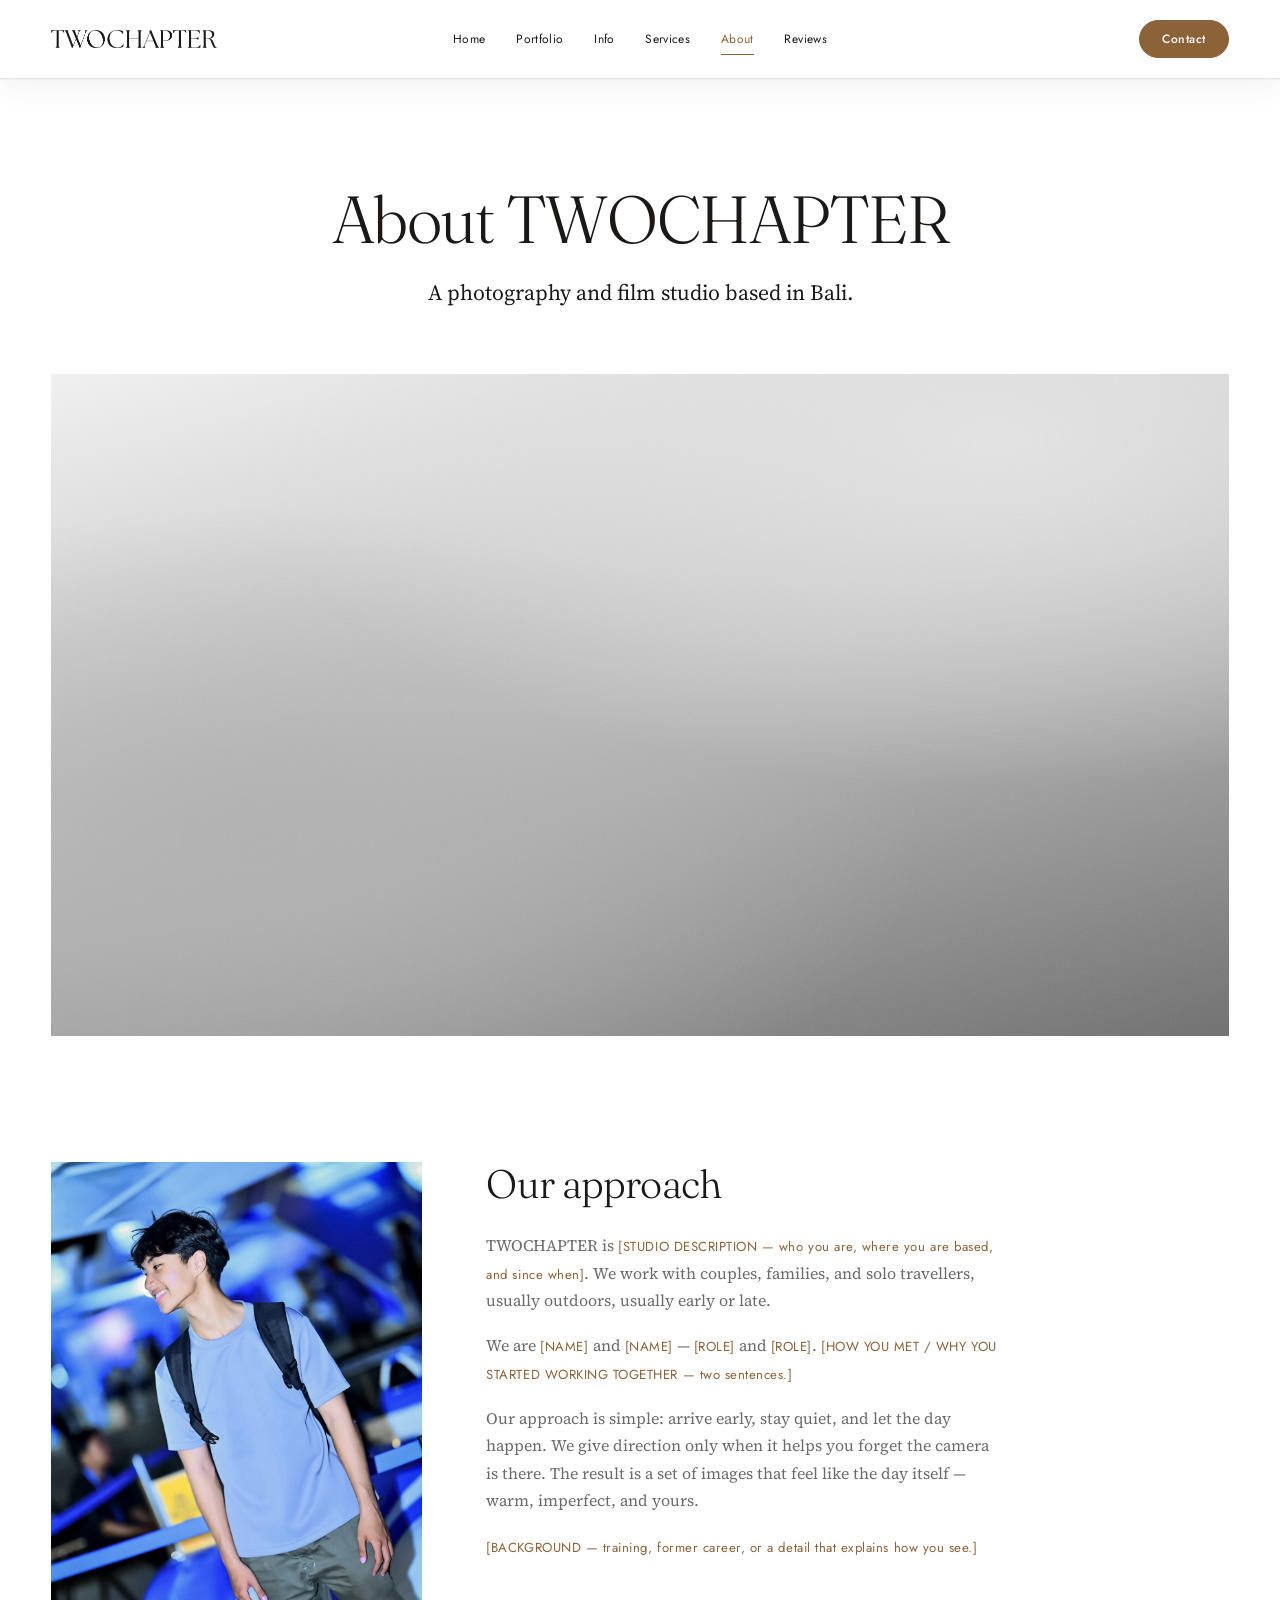
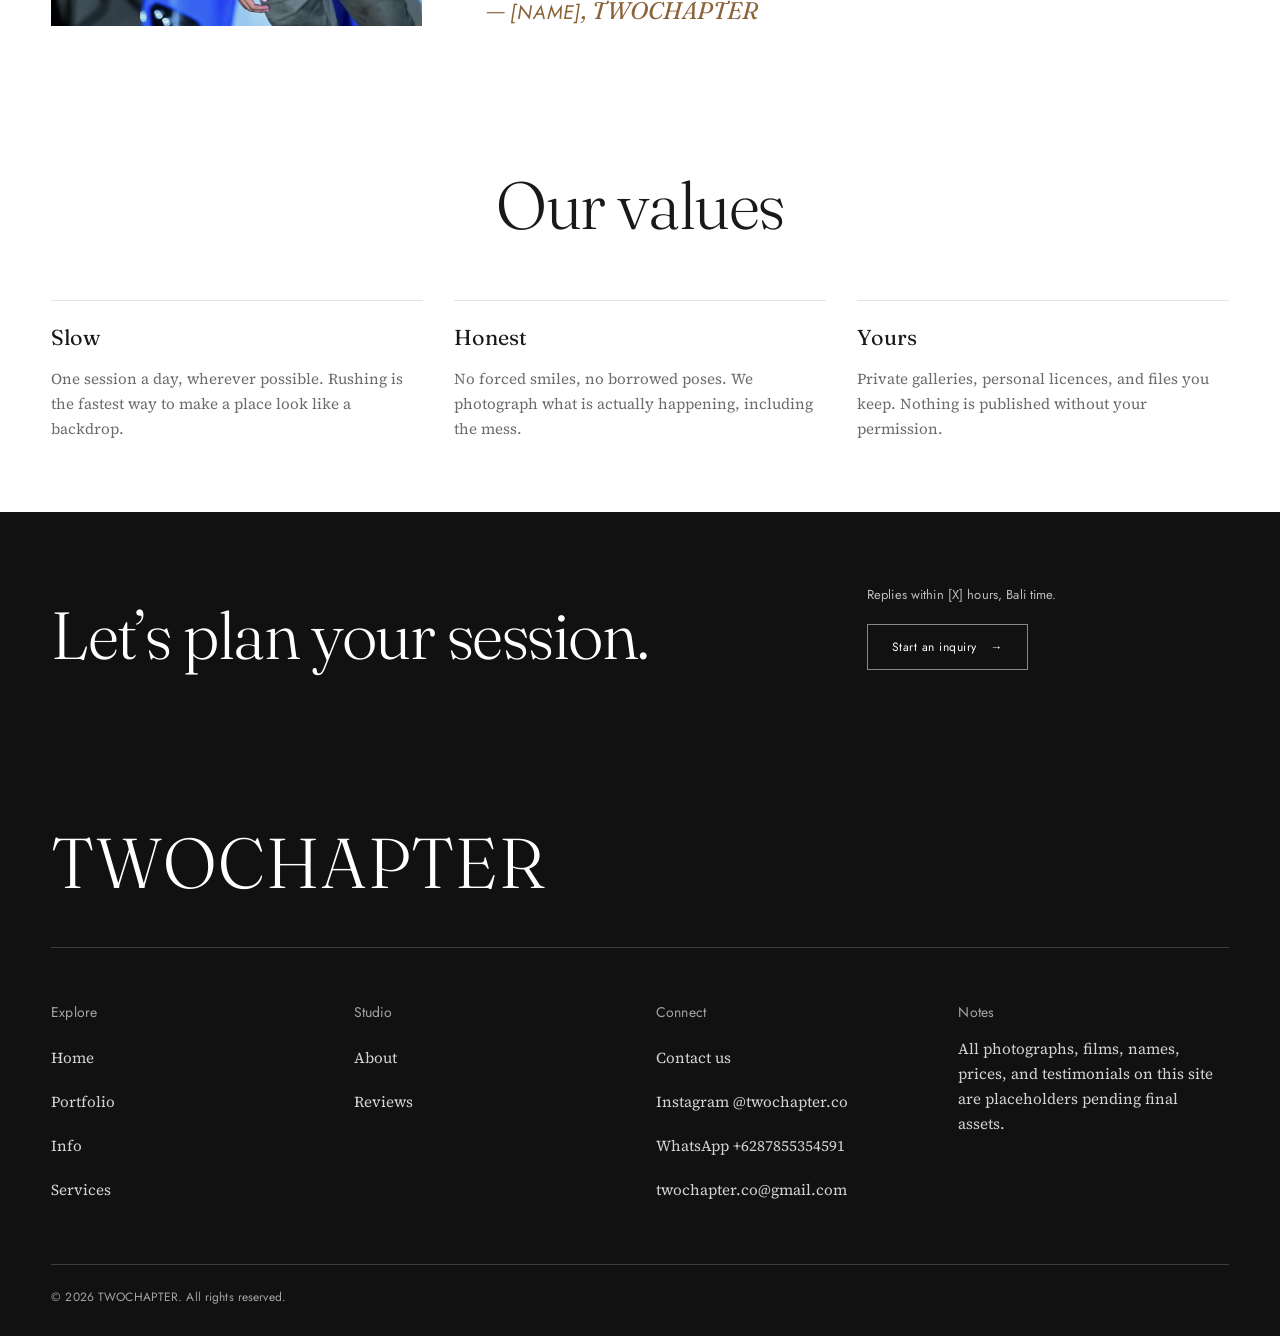
==== commit aca72b85: "Add email links across the site" ====
--- a/about.html
+++ b/about.html
@@ -161,7 +161,7 @@
           <a href="contact.html">Contact us</a>
           <a href="https://www.instagram.com/twochapter.co/" target="_blank" rel="noopener">Instagram @twochapter.co</a>
           <a href="https://wa.me/6287855354591" target="_blank" rel="noopener">WhatsApp +6287855354591</a>
-          <a href="#" aria-disabled="true">[EMAIL]</a>
+          <a href="mailto:twochapter.co@gmail.com">twochapter.co@gmail.com</a>
         </div>
         <div>
           <h2 class="footer-label">Notes</h2>
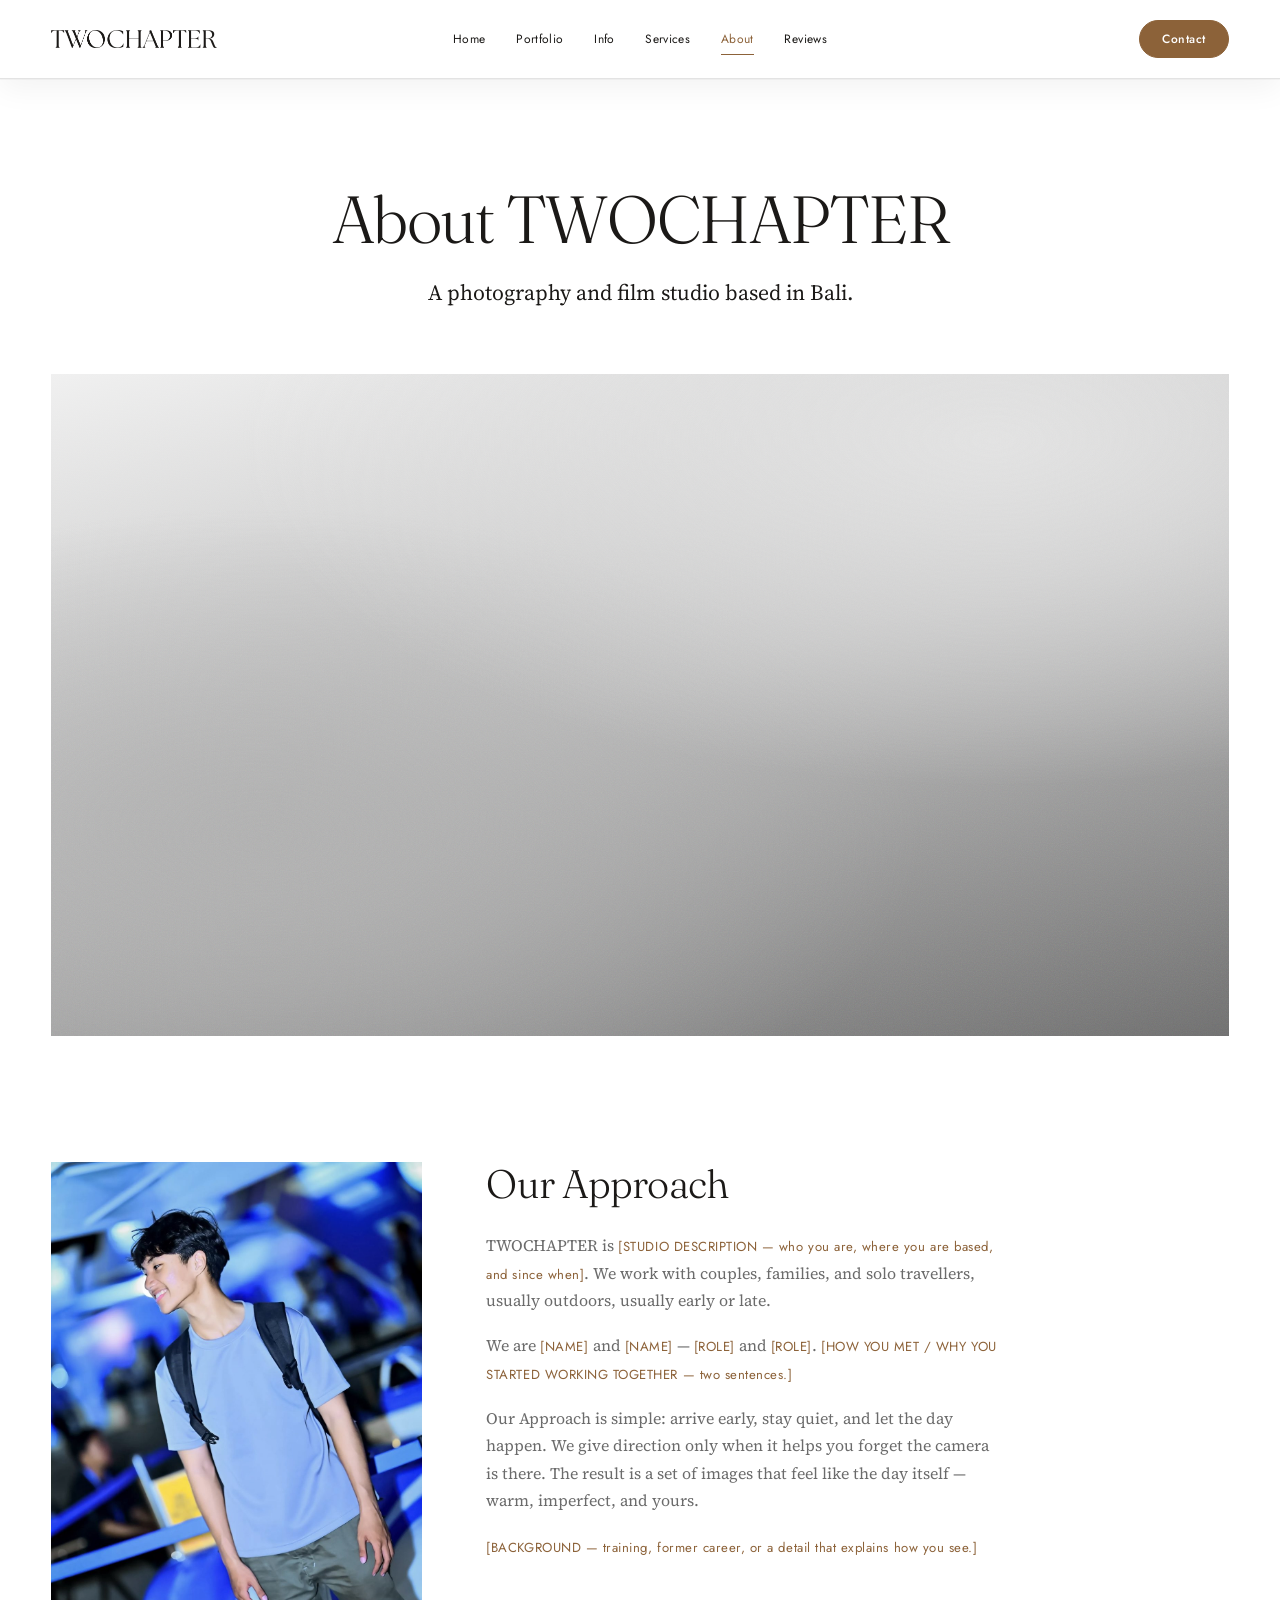
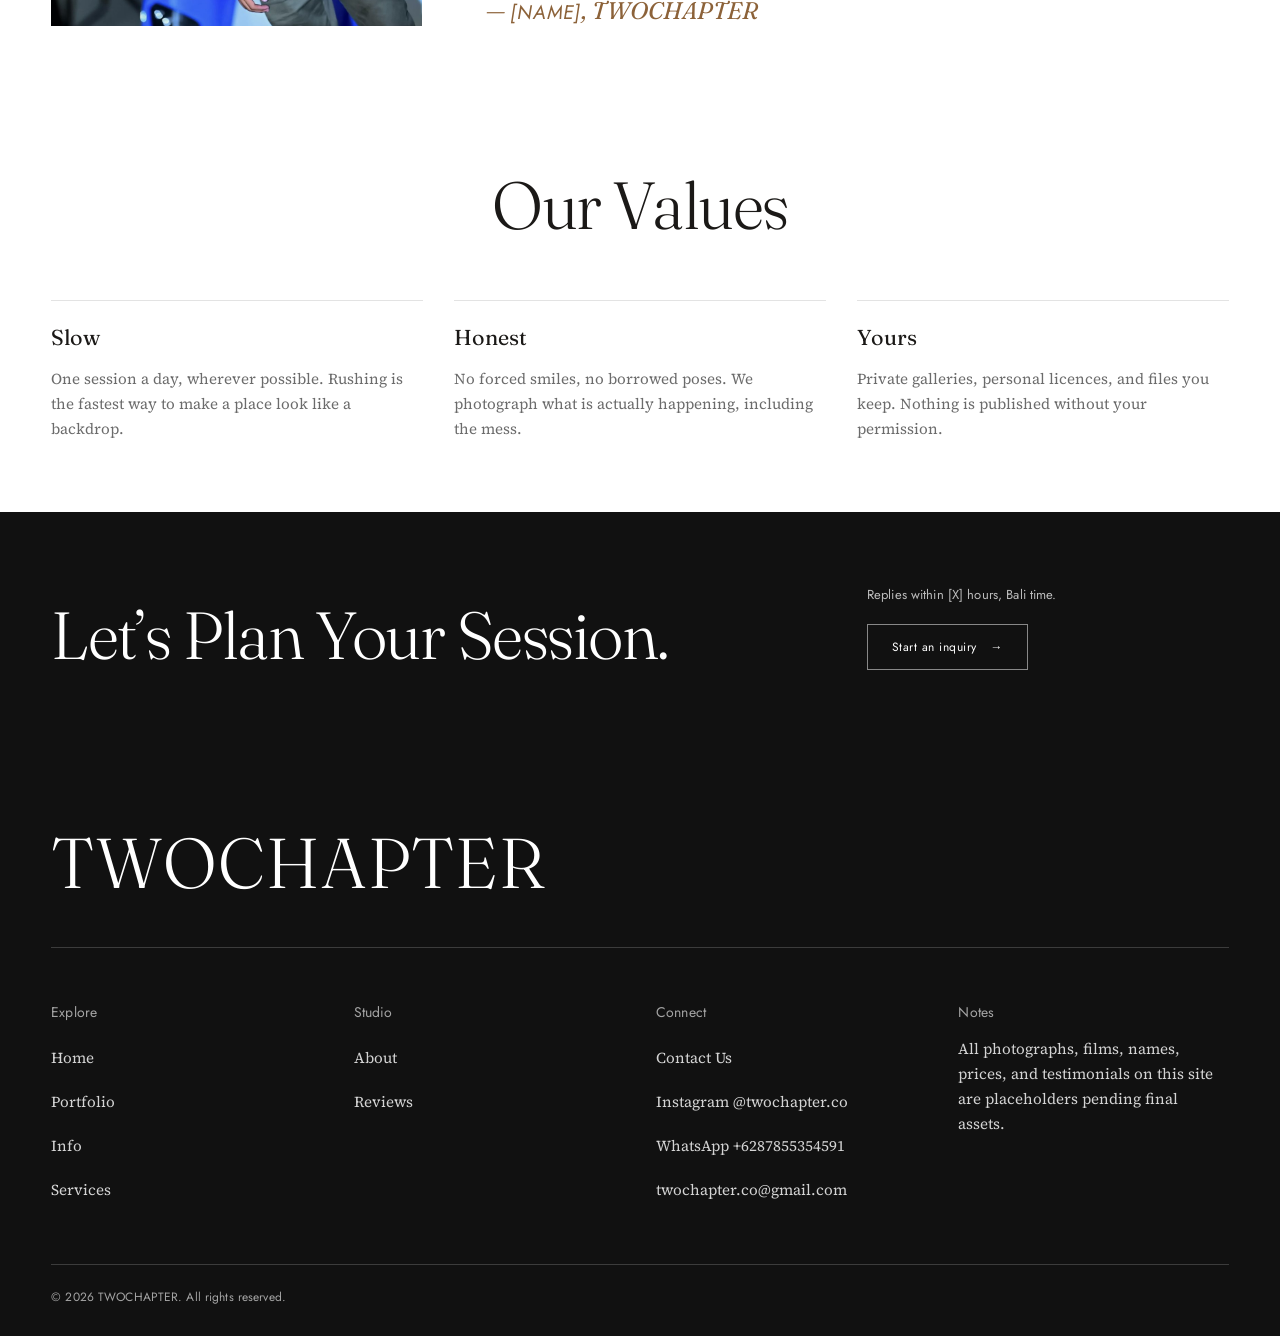
==== commit 8b9bb520: "Title-case headings across the site" ====
--- a/about.html
+++ b/about.html
@@ -10,7 +10,7 @@
   <link rel="preconnect" href="https://fonts.googleapis.com">
   <link rel="preconnect" href="https://fonts.gstatic.com" crossorigin>
   <link href="https://fonts.googleapis.com/css2?family=Fraunces:ital,opsz,wght@0,9..144,300;0,9..144,400;1,9..144,300;1,9..144,400&family=Jost:wght@300;400;500&family=Source+Serif+4:ital,opsz,wght@0,8..60,300;0,8..60,400;0,8..60,600;1,8..60,300&display=swap" rel="stylesheet">
-  <link rel="stylesheet" href="assets/css/style.css?v=45">
+  <link rel="stylesheet" href="assets/css/style.css?v=48">
   <script>document.documentElement.classList.add('js');</script>
 </head>
 <body>
@@ -84,11 +84,11 @@
           </div>
         </div>
         <div class="about-intro__body reveal reveal-delay-1">
-          <h2 class="display-3" id="story-title">Our approach</h2>
+          <h2 class="display-3" id="story-title">Our Approach</h2>
           <div class="prose">
             <p>TWOCHAPTER is <span class="placeholder">[STUDIO DESCRIPTION — who you are, where you are based, and since when]</span>. We work with couples, families, and solo travellers, usually outdoors, usually early or late.</p>
             <p>We are <span class="placeholder">[NAME]</span> and <span class="placeholder">[NAME]</span> — <span class="placeholder">[ROLE]</span> and <span class="placeholder">[ROLE]</span>. <span class="placeholder">[HOW YOU MET / WHY YOU STARTED WORKING TOGETHER — two sentences.]</span></p>
-            <p>Our approach is simple: arrive early, stay quiet, and let the day happen. We give direction only when it helps you forget the camera is there. The result is a set of images that feel like the day itself — warm, imperfect, and yours.</p>
+            <p>Our Approach is simple: arrive early, stay quiet, and let the day happen. We give direction only when it helps you forget the camera is there. The result is a set of images that feel like the day itself — warm, imperfect, and yours.</p>
             <p><span class="placeholder">[BACKGROUND — training, former career, or a detail that explains how you see.]</span></p>
           </div>
           <p class="signature">— <span class="placeholder">[NAME]</span>, TWOCHAPTER</p>
@@ -102,7 +102,7 @@
       <div class="container">
         <div class="section-head reveal">
           <div class="section-head__copy">
-            <h2 class="display-2" id="values-title">Our values</h2>
+            <h2 class="display-2" id="values-title">Our Values</h2>
           </div>
         </div>
         <div class="values">
@@ -127,7 +127,7 @@
     <section class="section section--dark" aria-labelledby="cta-title">
       <div class="container cta">
         <div class="reveal">
-          <h2 class="display-2" id="cta-title">Let’s plan your session.</h2>
+          <h2 class="display-2" id="cta-title">Let’s Plan Your Session.</h2>
         </div>
         <div class="cta__aside reveal reveal-delay-1">
           <p>Replies within [X] hours, Bali time.</p>
@@ -158,7 +158,7 @@
         </div>
         <div>
           <h2 class="footer-label">Connect</h2>
-          <a href="contact.html">Contact us</a>
+          <a href="contact.html">Contact Us</a>
           <a href="https://www.instagram.com/twochapter.co/" target="_blank" rel="noopener">Instagram @twochapter.co</a>
           <a href="https://wa.me/6287855354591" target="_blank" rel="noopener">WhatsApp +6287855354591</a>
           <a href="mailto:twochapter.co@gmail.com">twochapter.co@gmail.com</a>
--- a/assets/css/style.css
+++ b/assets/css/style.css
@@ -1353,7 +1353,7 @@
   .roadmap-h::before {
     top: 0;
     bottom: 0;
-    left: 26px;
+    left: 48px;
     right: auto;
     width: 1px;
     height: auto;
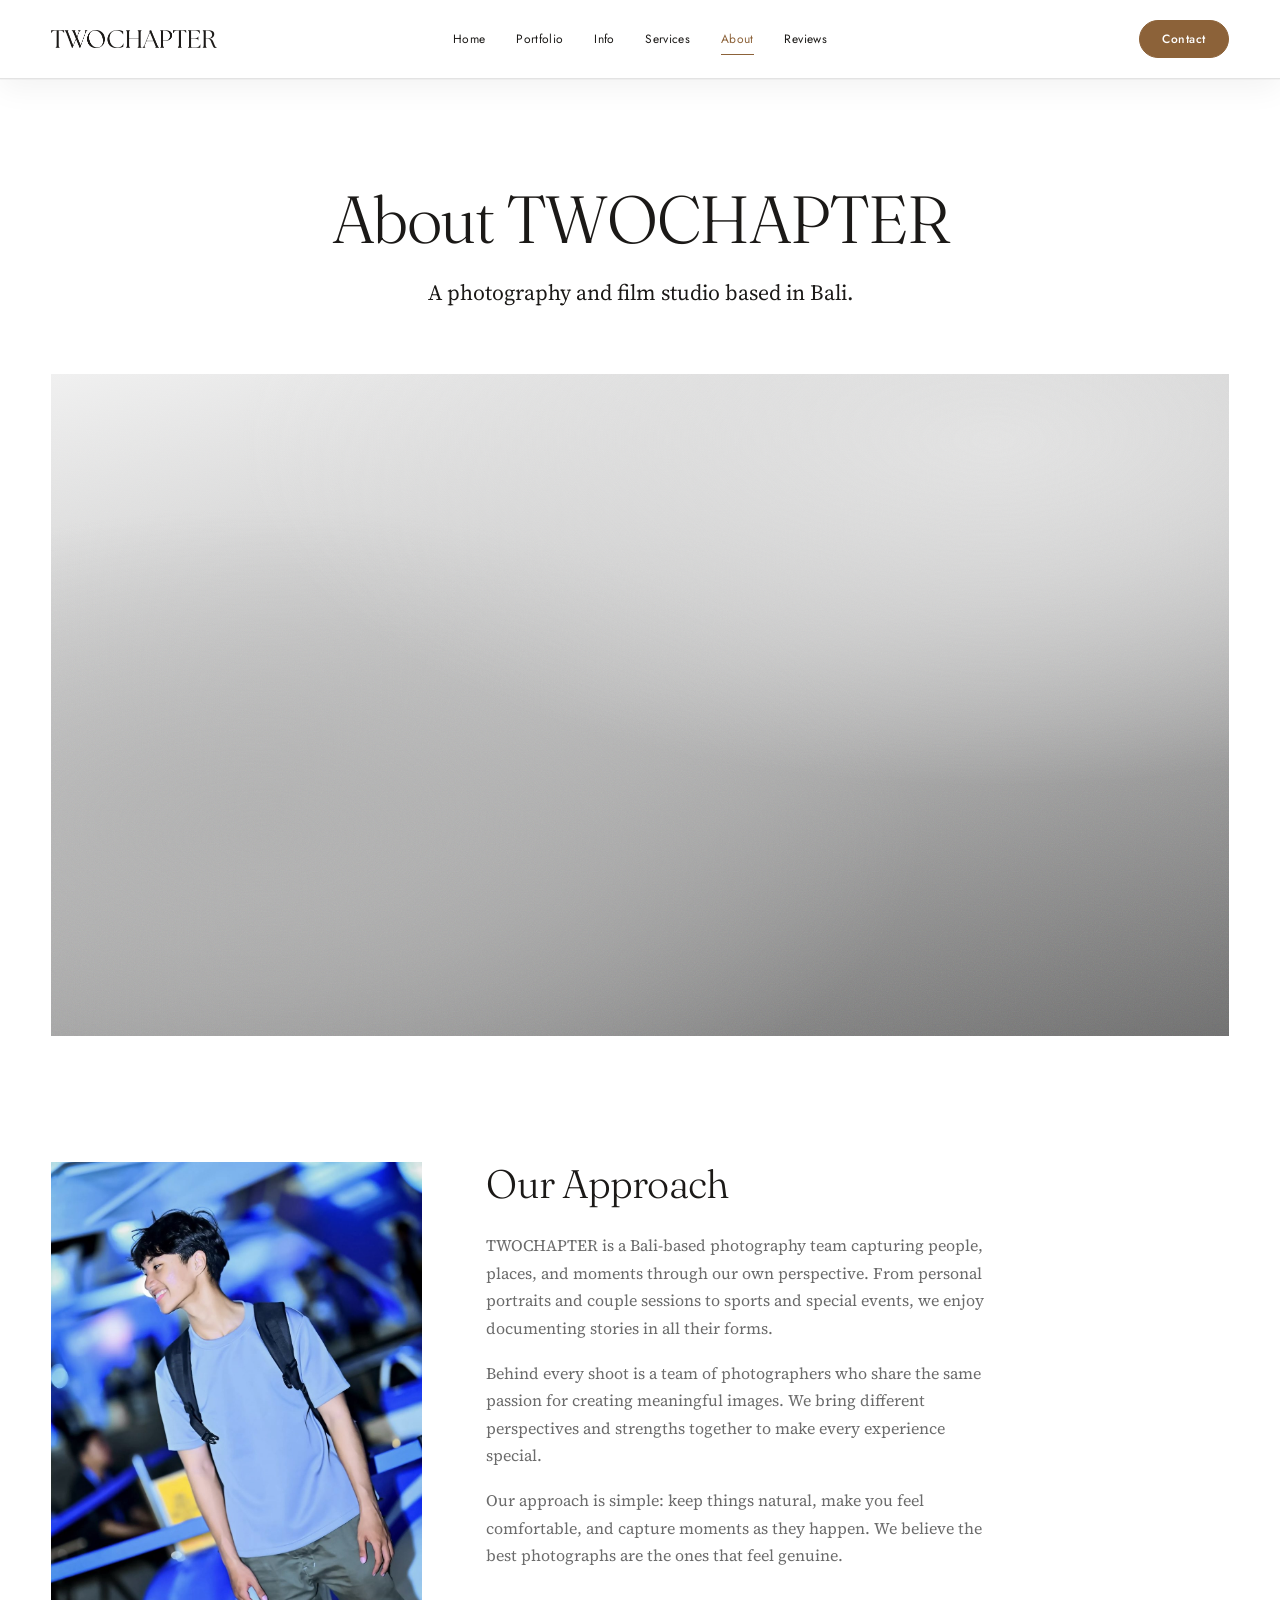
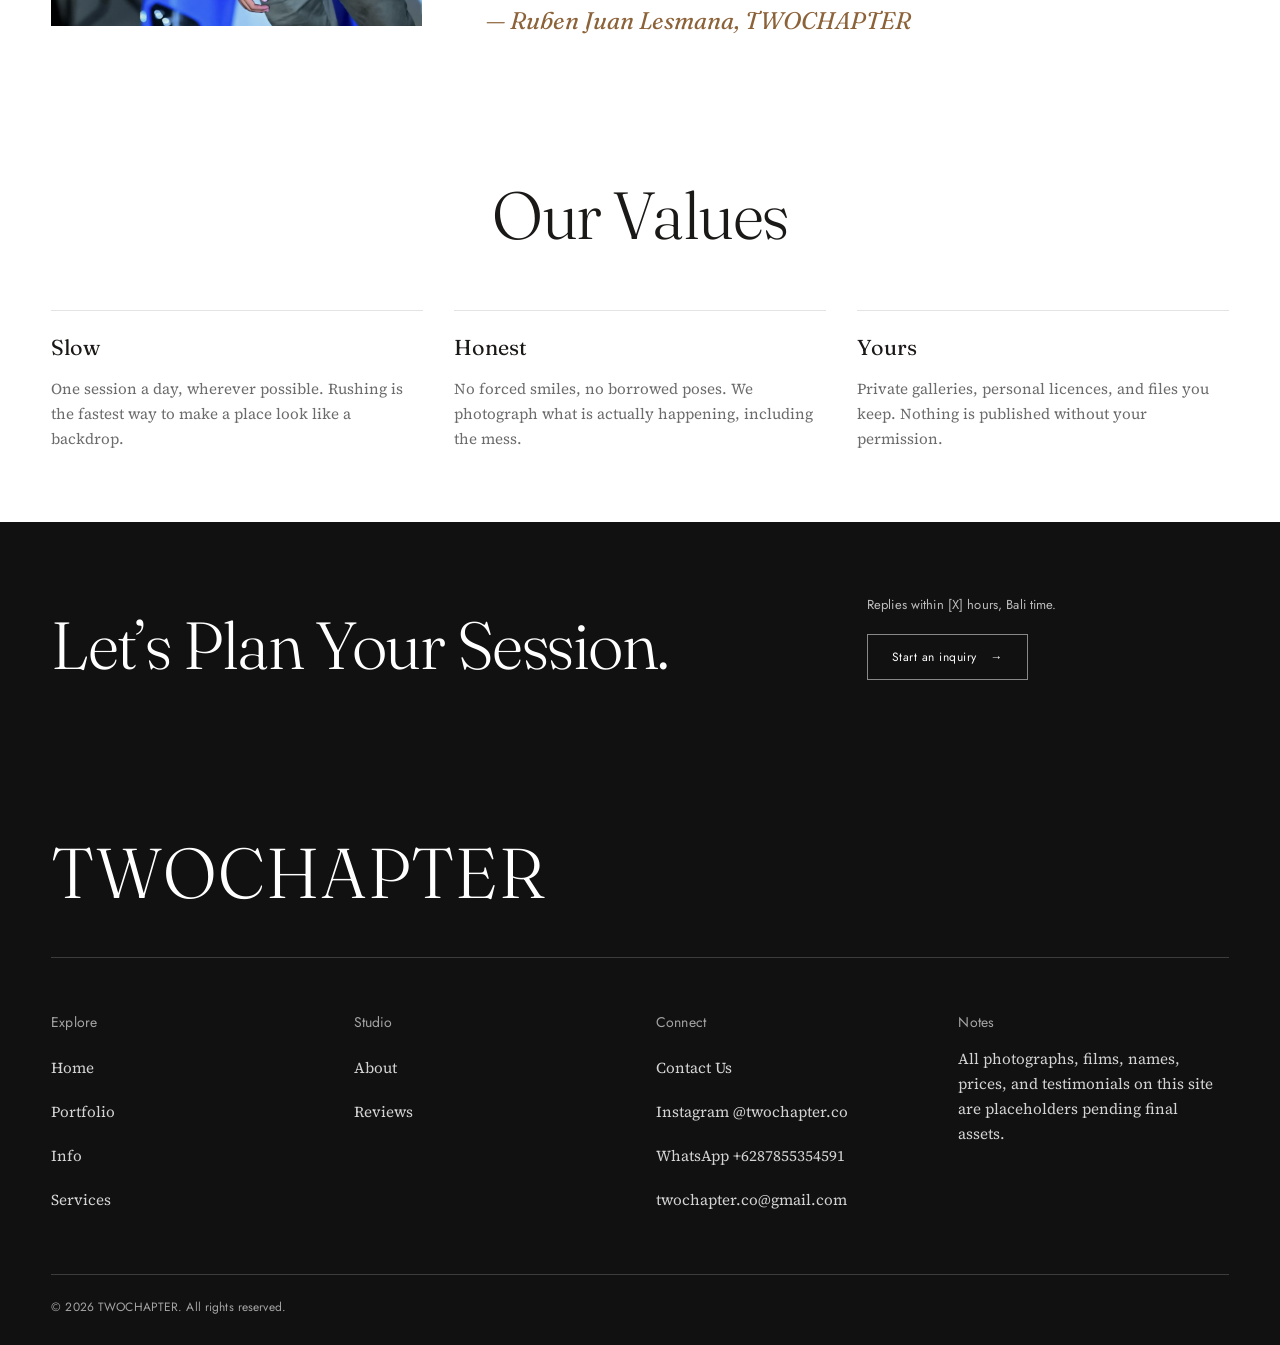
==== commit aae4bcfa: "Update About approach copy" ====
--- a/about.html
+++ b/about.html
@@ -86,12 +86,11 @@
         <div class="about-intro__body reveal reveal-delay-1">
           <h2 class="display-3" id="story-title">Our Approach</h2>
           <div class="prose">
-            <p>TWOCHAPTER is <span class="placeholder">[STUDIO DESCRIPTION — who you are, where you are based, and since when]</span>. We work with couples, families, and solo travellers, usually outdoors, usually early or late.</p>
-            <p>We are <span class="placeholder">[NAME]</span> and <span class="placeholder">[NAME]</span> — <span class="placeholder">[ROLE]</span> and <span class="placeholder">[ROLE]</span>. <span class="placeholder">[HOW YOU MET / WHY YOU STARTED WORKING TOGETHER — two sentences.]</span></p>
-            <p>Our Approach is simple: arrive early, stay quiet, and let the day happen. We give direction only when it helps you forget the camera is there. The result is a set of images that feel like the day itself — warm, imperfect, and yours.</p>
-            <p><span class="placeholder">[BACKGROUND — training, former career, or a detail that explains how you see.]</span></p>
+            <p>TWOCHAPTER is a Bali-based photography team capturing people, places, and moments through our own perspective. From personal portraits and couple sessions to sports and special events, we enjoy documenting stories in all their forms.</p>
+            <p>Behind every shoot is a team of photographers who share the same passion for creating meaningful images. We bring different perspectives and strengths together to make every experience special.</p>
+            <p>Our approach is simple: keep things natural, make you feel comfortable, and capture moments as they happen. We believe the best photographs are the ones that feel genuine.</p>
           </div>
-          <p class="signature">— <span class="placeholder">[NAME]</span>, TWOCHAPTER</p>
+          <p class="signature">— Ruben Juan Lesmana, TWOCHAPTER</p>
         </div>
       </div>
     </section>
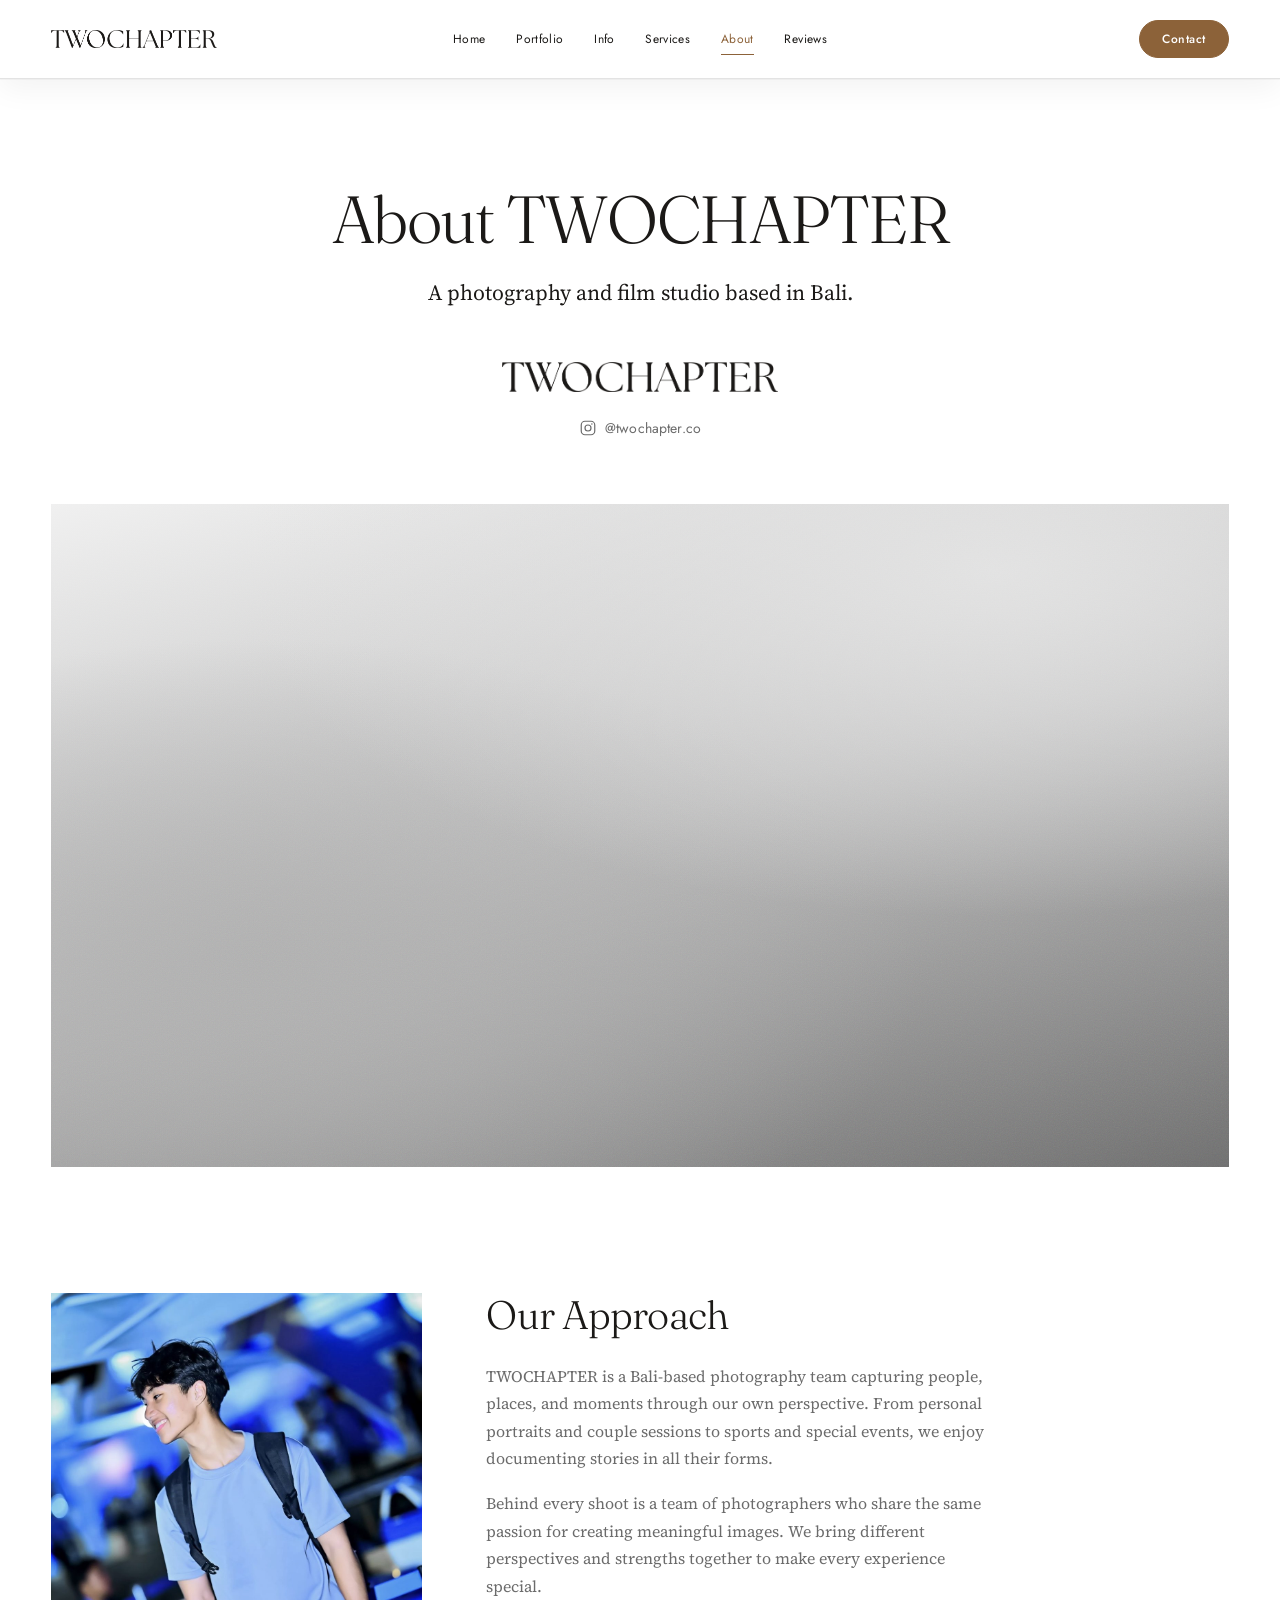
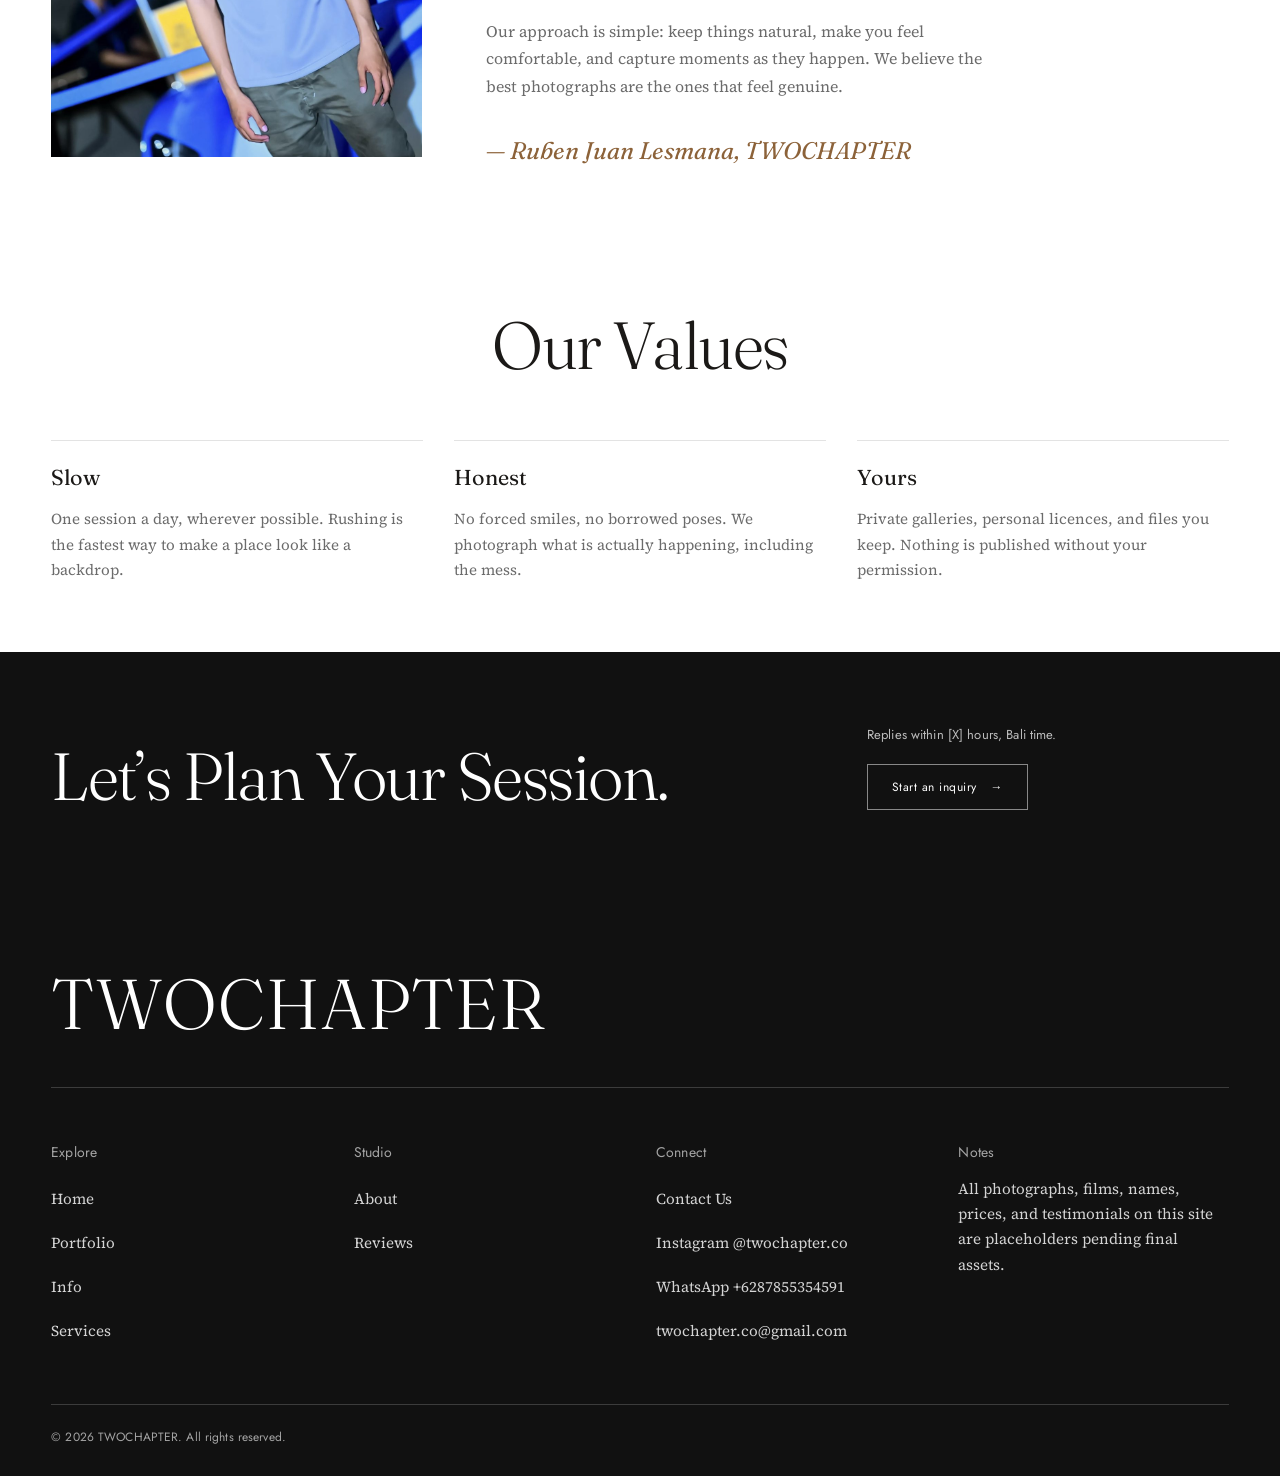
==== commit 7e98d1d3: "Add brand and Instagram block to About hero" ====
--- a/about.html
+++ b/about.html
@@ -10,7 +10,7 @@
   <link rel="preconnect" href="https://fonts.googleapis.com">
   <link rel="preconnect" href="https://fonts.gstatic.com" crossorigin>
   <link href="https://fonts.googleapis.com/css2?family=Fraunces:ital,opsz,wght@0,9..144,300;0,9..144,400;1,9..144,300;1,9..144,400&family=Jost:wght@300;400;500&family=Source+Serif+4:ital,opsz,wght@0,8..60,300;0,8..60,400;0,8..60,600;1,8..60,300&display=swap" rel="stylesheet">
-  <link rel="stylesheet" href="assets/css/style.css?v=48">
+  <link rel="stylesheet" href="assets/css/style.css?v=49">
   <script>document.documentElement.classList.add('js');</script>
 </head>
 <body>
@@ -68,6 +68,18 @@
           <h1 class="display-2 reveal">About TWOCHAPTER</h1>
         </div>
         <p class="lede reveal">A photography and film studio based in Bali.</p>
+
+        <div class="about-brand reveal">
+          <span class="about-brand__logo" aria-hidden="true"></span>
+          <a class="about-brand__social" href="https://www.instagram.com/twochapter.co/" target="_blank" rel="noopener">
+            <svg viewBox="0 0 24 24" fill="none" stroke="currentColor" stroke-width="1.6" aria-hidden="true">
+              <rect x="3" y="3" width="18" height="18" rx="5"></rect>
+              <circle cx="12" cy="12" r="4"></circle>
+              <circle cx="17.2" cy="6.8" r="1" fill="currentColor" stroke="none"></circle>
+            </svg>
+            @twochapter.co
+          </a>
+        </div>
       </div>
       <div class="container about-hero__band reveal">
         <div class="media media--b ratio-16x9" role="img" aria-label="Placeholder wide photograph of the TWOCHAPTER studio at work in Bali">
--- a/assets/css/style.css
+++ b/assets/css/style.css
@@ -893,6 +893,44 @@
   margin-top: clamp(36px, 6vw, 64px);
 }
 
+.about-brand {
+  display: flex;
+  flex-direction: column;
+  align-items: center;
+  gap: clamp(16px, 2.4vw, 24px);
+  margin-top: clamp(30px, 4.5vw, 52px);
+}
+
+.about-brand__logo {
+  display: block;
+  width: clamp(190px, 22vw, 280px);
+  aspect-ratio: 1317 / 143;
+  background-color: var(--ink);
+  -webkit-mask: url("../img/wordmark.png?v=2") center / contain no-repeat;
+  mask: url("../img/wordmark.png?v=2") center / contain no-repeat;
+}
+
+.about-brand__social {
+  display: inline-flex;
+  align-items: center;
+  gap: 8px;
+  font-family: var(--font-ui);
+  font-size: 14px;
+  letter-spacing: 0.01em;
+  color: var(--muted);
+  transition: color 0.3s var(--ease);
+}
+
+.about-brand__social:hover,
+.about-brand__social:focus-visible {
+  color: var(--brass);
+}
+
+.about-brand__social svg {
+  width: 18px;
+  height: 18px;
+}
+
 /* ---------- 10. Sections ---------- */
 .section-head {
   display: flex;
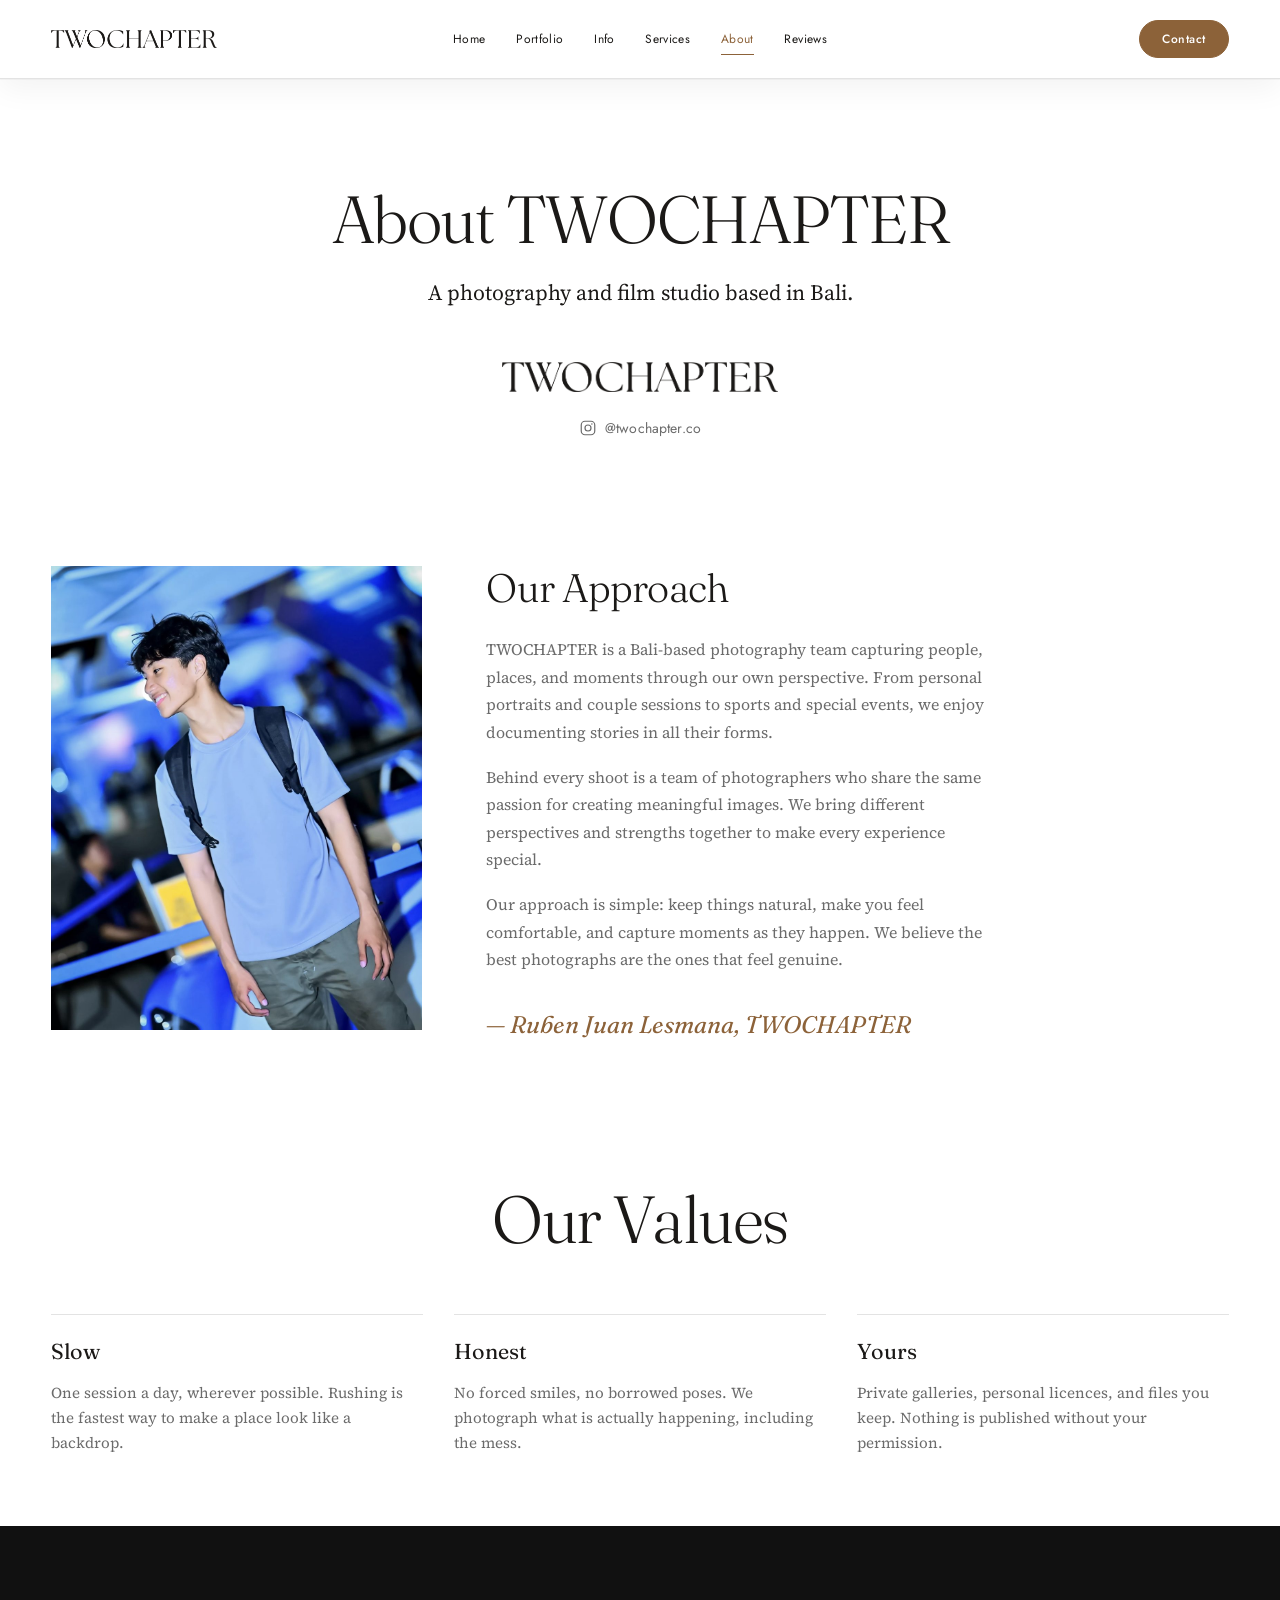
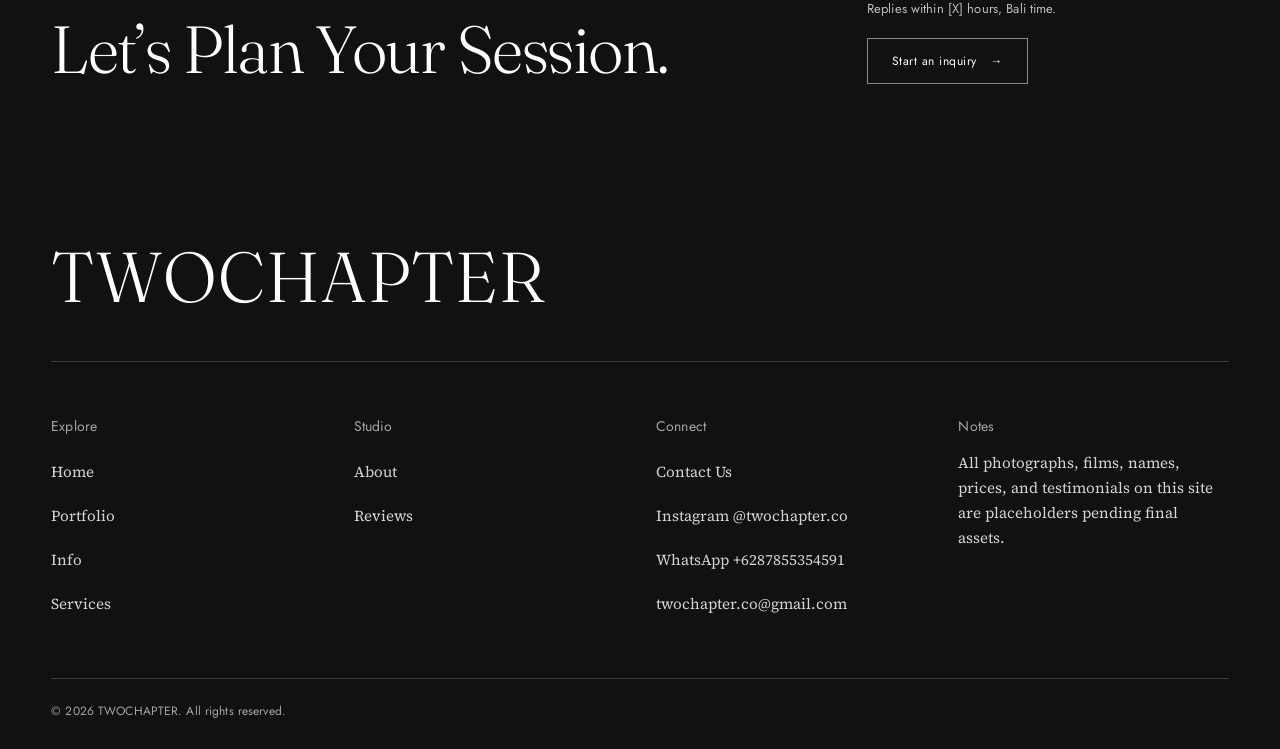
==== commit a6c020d8: "Remove About hero placeholder photo" ====
--- a/about.html
+++ b/about.html
@@ -10,7 +10,7 @@
   <link rel="preconnect" href="https://fonts.googleapis.com">
   <link rel="preconnect" href="https://fonts.gstatic.com" crossorigin>
   <link href="https://fonts.googleapis.com/css2?family=Fraunces:ital,opsz,wght@0,9..144,300;0,9..144,400;1,9..144,300;1,9..144,400&family=Jost:wght@300;400;500&family=Source+Serif+4:ital,opsz,wght@0,8..60,300;0,8..60,400;0,8..60,600;1,8..60,300&display=swap" rel="stylesheet">
-  <link rel="stylesheet" href="assets/css/style.css?v=49">
+  <link rel="stylesheet" href="assets/css/style.css?v=50">
   <script>document.documentElement.classList.add('js');</script>
 </head>
 <body>
@@ -79,10 +79,6 @@
             </svg>
             @twochapter.co
           </a>
-        </div>
-      </div>
-      <div class="container about-hero__band reveal">
-        <div class="media media--b ratio-16x9" role="img" aria-label="Placeholder wide photograph of the TWOCHAPTER studio at work in Bali">
         </div>
       </div>
     </section>
--- a/assets/css/style.css
+++ b/assets/css/style.css
@@ -1682,11 +1682,6 @@
 }
 
 /* ---------- 12. About page ---------- */
-.about-hero__band {
-  position: relative;
-  margin-top: clamp(36px, 6vw, 64px);
-}
-
 .about-intro {
   display: grid;
   grid-template-columns: 4fr 8fr;
@@ -2726,10 +2721,6 @@
   .quote-nav {
     margin-top: 8px;
   }
-
-  .about-hero__band {
-    margin-top: 30px;
-  }
 }
 
 @media (max-width: 620px) {
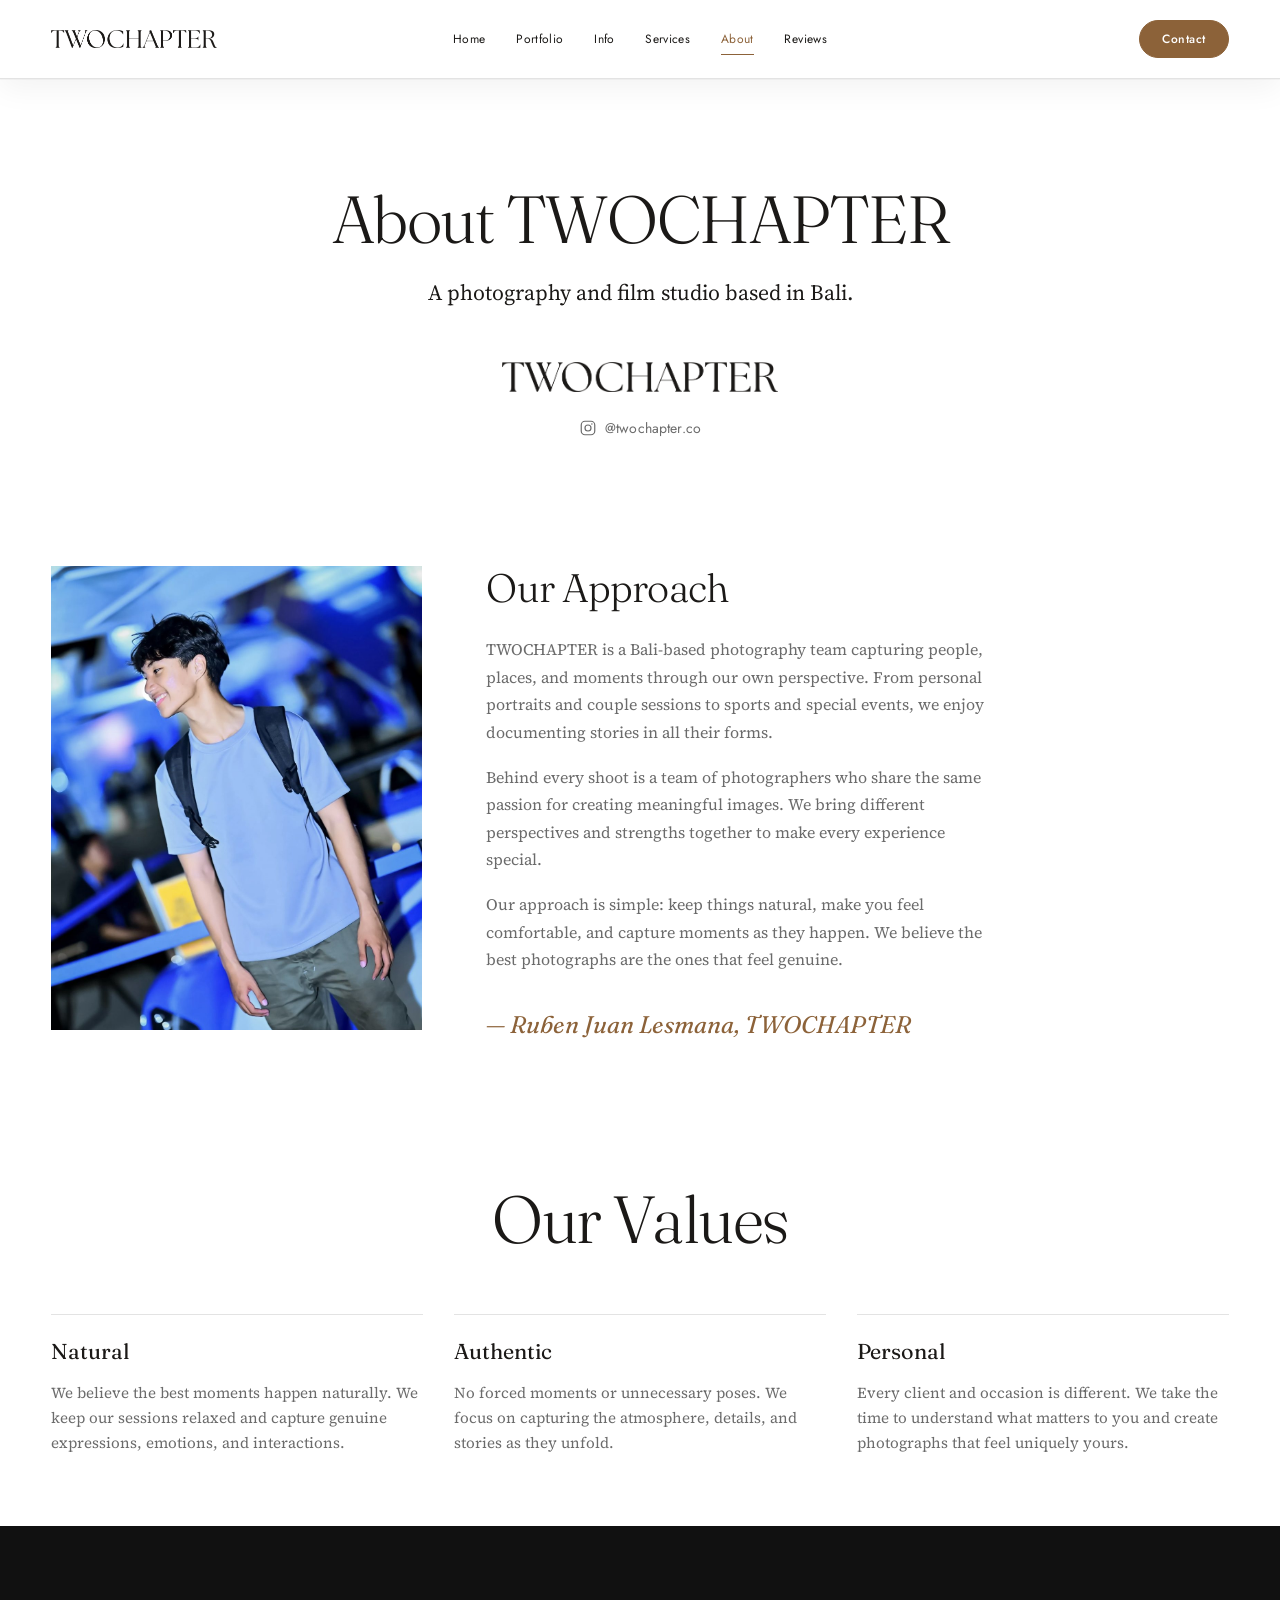
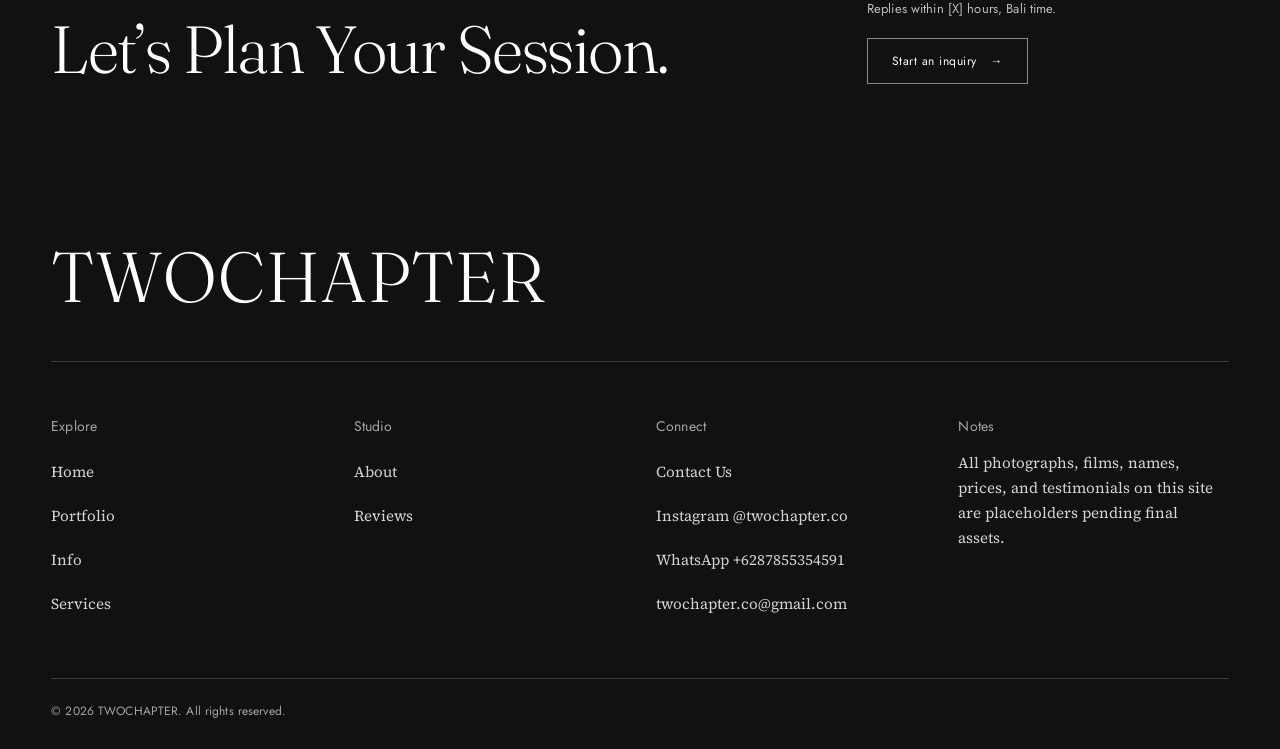
==== commit 4f1348fb: "Update About values copy" ====
--- a/about.html
+++ b/about.html
@@ -114,16 +114,16 @@
         </div>
         <div class="values">
           <article class="value reveal">
-            <h3>Slow</h3>
-            <p>One session a day, wherever possible. Rushing is the fastest way to make a place look like a backdrop.</p>
+            <h3>Natural</h3>
+            <p>We believe the best moments happen naturally. We keep our sessions relaxed and capture genuine expressions, emotions, and interactions.</p>
           </article>
           <article class="value reveal reveal-delay-1">
-            <h3>Honest</h3>
-            <p>No forced smiles, no borrowed poses. We photograph what is actually happening, including the mess.</p>
+            <h3>Authentic</h3>
+            <p>No forced moments or unnecessary poses. We focus on capturing the atmosphere, details, and stories as they unfold.</p>
           </article>
           <article class="value reveal reveal-delay-2">
-            <h3>Yours</h3>
-            <p>Private galleries, personal licences, and files you keep. Nothing is published without your permission.</p>
+            <h3>Personal</h3>
+            <p>Every client and occasion is different. We take the time to understand what matters to you and create photographs that feel uniquely yours.</p>
           </article>
         </div>
       </div>
